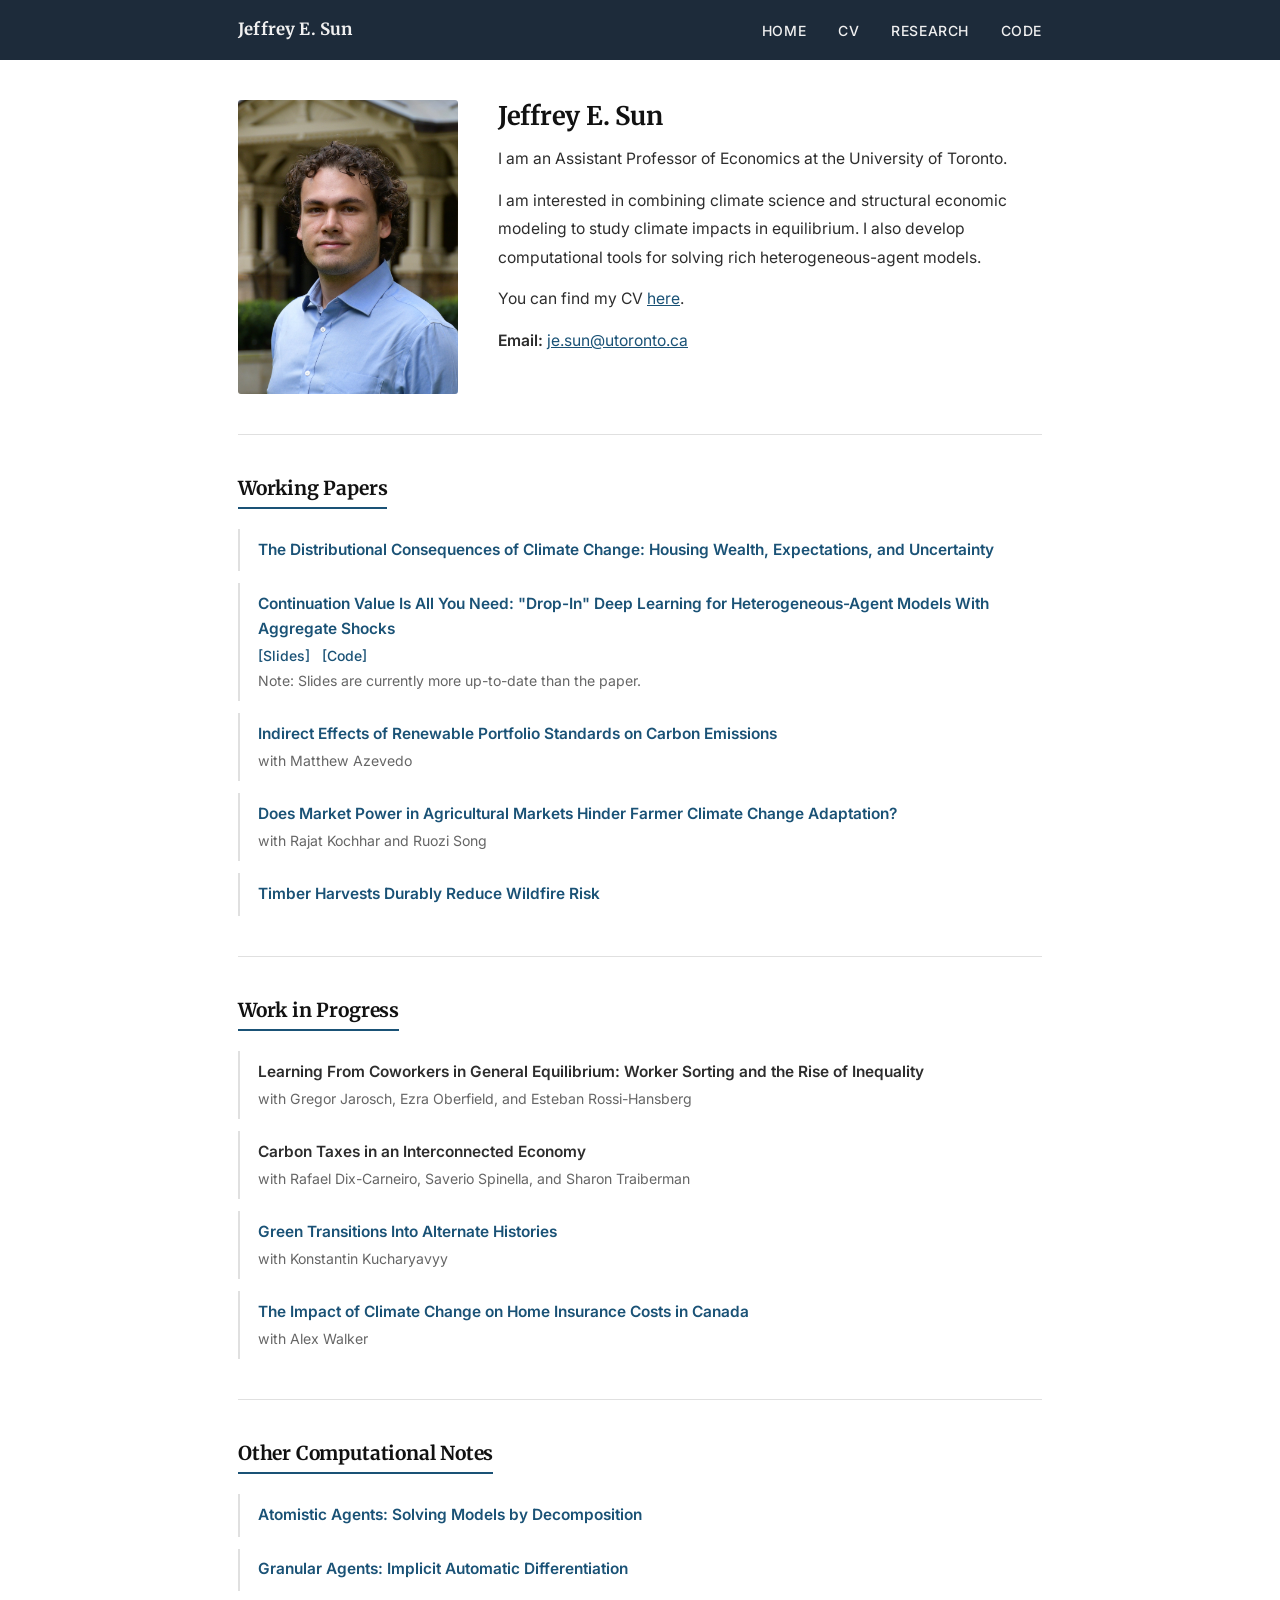
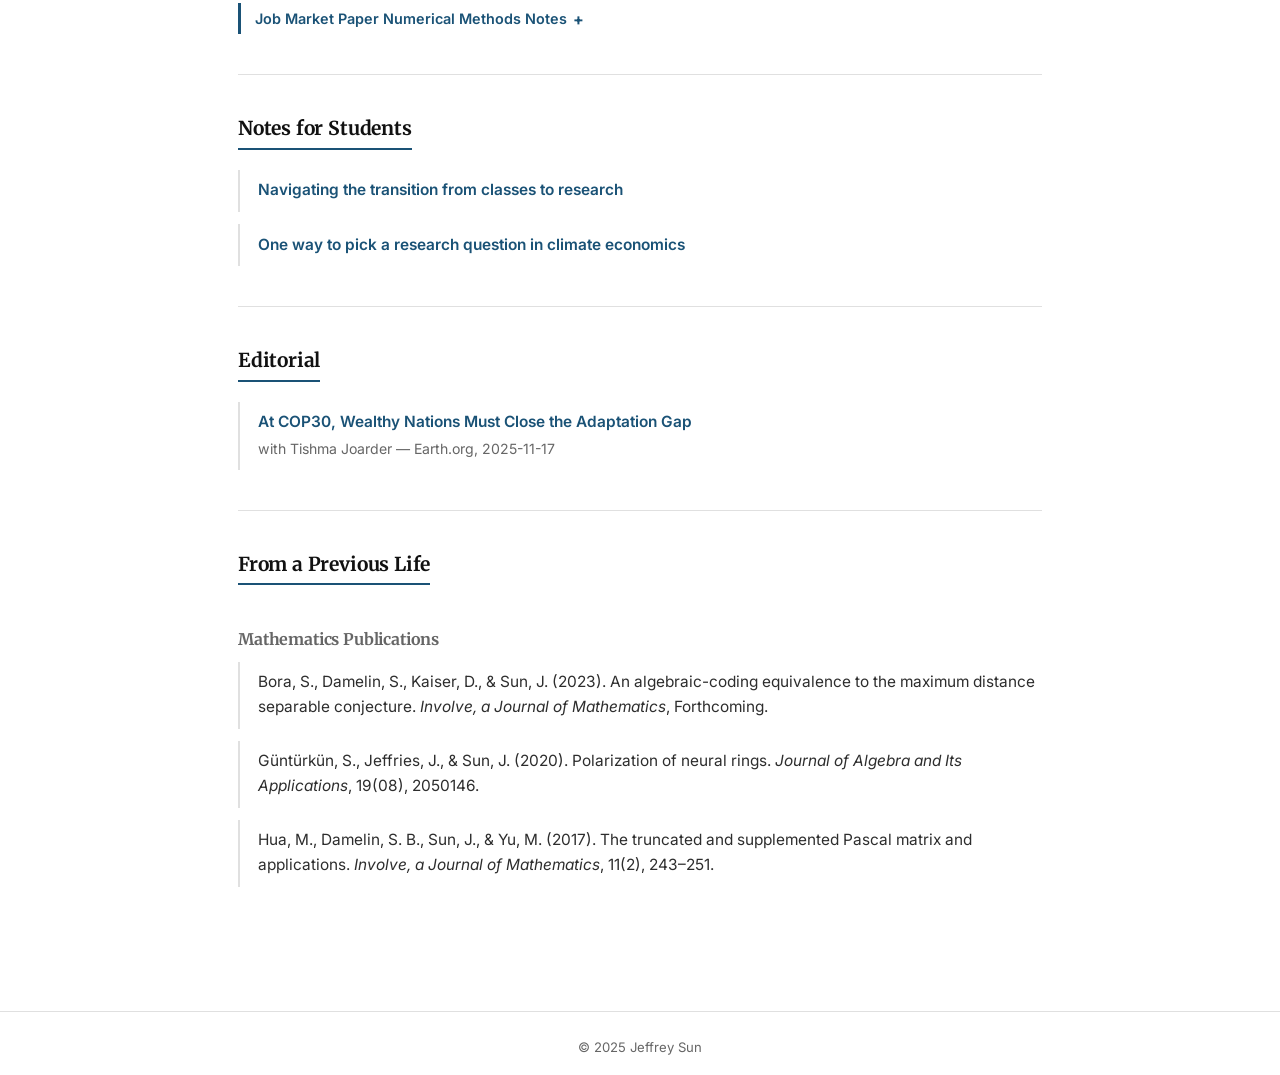
==== index.html @ dcc0edcb "add link to forest fire paper" ====
<!DOCTYPE html>
<html lang="en">
<head>
  <meta charset="utf-8">
  <meta name="viewport" content="width=device-width, initial-scale=1">
  <title>Jeffrey E. Sun</title>
  <link rel="icon" type="image/x-icon" href="./images/favicon.ico">
  <link rel="preconnect" href="https://fonts.googleapis.com">
  <link rel="preconnect" href="https://fonts.gstatic.com" crossorigin>
  <link href="https://fonts.googleapis.com/css2?family=Inter:wght@400;500;600&family=Merriweather:wght@700&display=swap" rel="stylesheet">
  <link rel="stylesheet" href="styles.css">
</head>
<body>

<header class="site-header">
  <div class="nav-inner">
    <div class="nav-brand">
      <a href="https://www.jeffreyesun.com">Jeffrey E. Sun</a>
    </div>
    <input type="checkbox" id="menu-toggle" class="menu-toggle-input">
    <nav>
      <ul class="nav-links">
        <li><a href="#home" onclick="closeMenu()">Home</a></li>
        <li><a href="https://www.jeffreyesun.com/CV.pdf" onclick="closeMenu()">CV</a></li>
        <li><a href="#research" onclick="closeMenu()">Research</a></li>
        <li><a href="https://github.com/jeffreyesun" onclick="closeMenu()">Code</a></li>
      </ul>
    </nav>
    <label for="menu-toggle" class="menu-toggle-label" aria-label="Toggle navigation">
      <span></span>
    </label>
  </div>
</header>

<main>
  <div class="container">

    <!-- About -->
    <section id="home" class="about-section">
      <img class="about-photo" src="./images/Jeffrey_Sun-6032.jpg" alt="Portrait of Jeffrey E. Sun">
      <div class="about-bio">
        <h1 class="about-name">Jeffrey E. Sun</h1>
        <div class="about-body">
          <p>I am an Assistant Professor of Economics at the University of Toronto.</p>
          <p>I am interested in combining climate science and structural economic modeling to study climate impacts in equilibrium. I also develop computational tools for solving rich heterogeneous-agent models.</p>
          <p>You can find my CV <a href="https://www.jeffreyesun.com/CV.pdf">here</a>.</p>
          <p><strong>Email:</strong> <a href="mailto:je.sun@utoronto.ca">je.sun@utoronto.ca</a></p>
        </div>
      </div>
    </section>

    <hr>
    <!-- Working Papers -->
    <section id="research">
      <h2 class="section-heading">Working Papers</h2>
      <ul class="paper-list">
        <li>
          <a href="https://www.jeffreyesun.com/jmp.pdf"><strong>The Distributional Consequences of Climate Change: Housing Wealth, Expectations, and Uncertainty</strong></a>
        </li>
        <li>
          <a href="https://www.jeffreyesun.com/CV_is_all_you_need.pdf"><strong>Continuation Value Is All You Need: "Drop-In" Deep Learning for Heterogeneous-Agent Models With Aggregate Shocks</strong></a>
          <div class="paper-links">
            <a href="https://www.jeffreyesun.com/CV_is_all_you_need_slides.pdf">[Slides]</a>
            <a href="https://github.com/jeffreyesun/CV-is-all-you-need-code">[Code]</a>
          </div>
          <div class="paper-meta">Note: Slides are currently more up-to-date than the paper.</div>
        </li>
        <li>
          <a href="https://www.jeffreyesun.com/RPS.pdf"><strong>Indirect Effects of Renewable Portfolio Standards on Carbon Emissions</strong></a>
          <div class="paper-meta">with Matthew Azevedo</div>
        </li>
        <li>
          <a href="https://static1.squarespace.com/static/6334ef03eb02b95245b3c328/t/67fe981f449738202f8f4965/1744738350049/Climate_Shock_Mitigation_and_Market_Competition.pdf"><strong>Does Market Power in Agricultural Markets Hinder Farmer Climate Change Adaptation?</strong></a>
          <div class="paper-meta">with Rajat Kochhar and Ruozi Song</div>
        </li>
	<li>
	  <a href="https://www.jeffreyesun.com/forest-fire.pdf"><strong>Timber Harvests Durably Reduce Wildfire Risk</strong></a>
	</li>
      </ul>
    </section>

    <hr>

    <!-- Work in Progress -->
    <section>
      <h2 class="section-heading">Work in Progress</h2>
      <ul class="paper-list">
        <li>
          <strong>Learning From Coworkers in General Equilibrium: Worker Sorting and the Rise of Inequality</strong>
          <div class="paper-meta">with Gregor Jarosch, Ezra Oberfield, and Esteban Rossi-Hansberg</div>
        </li>
        <li>
          <strong>Carbon Taxes in an Interconnected Economy</strong>
          <div class="paper-meta">with Rafael Dix-Carneiro, Saverio Spinella, and Sharon Traiberman</div>
        </li>
        <li>
          <a href="https://www.jeffreyesun.com/green_transitions.pdf"><strong>Green Transitions Into Alternate Histories</strong></a>
          <div class="paper-meta">with Konstantin Kucharyavyy</div>
        </li>
        <li>
          <a href="https://www.jeffreyesun.com/climate_change_home_insurance_canada.pdf"><strong>The Impact of Climate Change on Home Insurance Costs in Canada</strong></a>
          <div class="paper-meta">with Alex Walker</div>
        </li>
      </ul>
    </section>

    <hr>

    <!-- Computational Notes -->
    <section>
      <h2 class="section-heading">Other Computational Notes</h2>
      <ul class="paper-list">
        <li>
          <a href="https://www.jeffreyesun.com/solving_models_by_decomposition.pdf"><strong>Atomistic Agents: Solving Models by Decomposition</strong></a>
        </li>
        <li>
          <a href="https://www.jeffreyesun.com/auto_implicit_diff.pdf"><strong>Granular Agents: Implicit Automatic Differentiation</strong></a>
        </li>
      </ul>

      <button class="collapsible-toggle" id="jmp-toggle">Job Market Paper Numerical Methods Notes</button>
      <div class="collapsible-body" id="jmp-notes">
        <div class="collapsible-body-inner">
          <p>The primary numerical methods contribution in this paper is a new deep learning method for solving heterogeneous-agent models with aggregate uncertainty. This method uses neural networks to predict the conditional continuation values resulting from household actions, but does not use neural networks to approximate household policy functions. Details of this methodology are available in a <a href="https://www.jeffreyesun.com/CV_is_all_you_need.pdf">companion paper</a>.</p>
          <p>The key insight of the deep learning method is that, if a household knows the current utility and continuation values resulting from any action, then conventional methods can be used to solve the policy function. With one or two dimensions of heterogeneity, this is generally no problem. But because the model has so many individual states (213 million), I had to develop a few custom algorithms.</p>
          <p>These supplementary algorithms overcome some computational bottlenecks when scaling up discrete-time heterogeneous-agent models to large numbers of individual states and locations. In the hope that someone finds them useful, I've made a separate Github repository for them, in highly-optimized parallelized Julia code.</p>
          <ul>
            <li><a href="https://github.com/jeffreyesun/job-market-paper-code/blob/main/fast_algoithms.jl">All-at-once interpolating functions and distributions on endogenous gridpoints</a></li>
          </ul>
          <p>Speedup factor: log n (n = #(gridpoints), relative to individual lookups)</p>
          <p>When solving value functions using backwards induction or simulating distributions forward, if the gridpoints are defined in terms of endogenous quantities (e.g. wealth), you often have to reinterpolate the function or distribution back onto the grid. Existing interpolation libraries look up each gridpoint independently. With n gridpoints, each query is O(log n) and the whole reinterpolation is O(n log n). But if the grid is monotonic, you only need to iterate over each grid once, which you can do in O(n) time.</p>
          <p>Reinterpolating is slightly different for functions and distributions, since distribution approximations depend on the density of gridpoints.</p>
          <ul>
            <li><a href="https://github.com/jeffreyesun/job-market-paper-code/blob/main/fast_algoithms.jl">Computing choice probabilities for heterogeneous agents with a single matrix multiplication</a></li>
          </ul>
          <p>Speedup factor: up to n<sup>0.62</sup> or so, with big improvement on constant (if n = #(locations), relative to naive approach)</p>
          <p>With n locations and m possible within-location agent states, if agents receive Gumbel-distributed location preferences, then to solve for the value function and choice probabilities, you have to solve for n*n*m possible agent-choice pairs. Luckily, this can be constructed as a single matrix multiplication, which can even be done non-allocatingly if set up properly. Highly-optimized linear algebra libraries can then be used.</p>
          <ul>
            <li><a href="https://github.com/jeffreyesun/job-market-paper-code/blob/main/fast_algoithms.jl">All-at-once solving monotone decision function for heterogenous agents</a></li>
          </ul>
          <p>Speedup factor: n (n = #(gridpoints), relative to naive individual lookups. Speedup factor log n over optimized individual lookups)</p>
          <p>In many models, agents must make consumption savings decisions. Assuming a discretized wealth grid, the most flexible solution is to maximize over all possible continuation values for each agent, but this requires O(n<sup>2</sup>) total computations. If both continuation value and optimal saving are increasing in wealth, each agent needs only consider possible choices that lie between the choices of adjacent agents. By using binary search for individual lookups and a form of modified binary search to constrain the search space for individual agents, we can compute the optimal decisions of n agents who differ only by wealth using only 2n computations.</p>
        </div>
      </div>
    </section>

    <hr>

    <!-- Notes for Students -->
    <section>
      <h2 class="section-heading">Notes for Students</h2>
      <ul class="paper-list">
        <li>
          <a href="https://www.jeffreyesun.com/research_transition_advice.pdf"><strong>Navigating the transition from classes to research</strong></a>
        </li>
        <li>
          <a href="https://www.jeffreyesun.com/choosing_a_question.pdf"><strong>One way to pick a research question in climate economics</strong></a>
        </li>
      </ul>
    </section>

    <hr>

    <!-- Editorial -->
    <section>
      <h2 class="section-heading">Editorial</h2>
      <ul class="paper-list">
        <li>
          <a href="https://earth.org/at-cop30-wealthy-nations-must-close-the-adaptation-gap-my-home-of-bangladesh-depends-on-it/"><strong>At COP30, Wealthy Nations Must Close the Adaptation Gap</strong></a>
          <div class="paper-meta">with Tishma Joarder &mdash; Earth.org, 2025-11-17</div>
        </li>
      </ul>
    </section>
    <hr>

    <!-- Previous Life -->
    <section>
      <h2 class="section-heading">From a Previous Life</h2>
      <h3 class="subsection-heading">Mathematics Publications</h3>
      <ul class="paper-list">
        <li>Bora, S., Damelin, S., Kaiser, D., &amp; Sun, J. (2023). An algebraic-coding equivalence to the maximum distance separable conjecture. <em>Involve, a Journal of Mathematics</em>, Forthcoming.</li>
        <li>G&uuml;nt&uuml;rk&uuml;n, S., Jeffries, J., &amp; Sun, J. (2020). Polarization of neural rings. <em>Journal of Algebra and Its Applications</em>, 19(08), 2050146.</li>
        <li>Hua, M., Damelin, S. B., Sun, J., &amp; Yu, M. (2017). The truncated and supplemented Pascal matrix and applications. <em>Involve, a Journal of Mathematics</em>, 11(2), 243–251.</li>
      </ul>
    </section>

  </div><!-- /.container -->
</main>

<footer class="site-footer">
  <div class="container">
    <p>&copy; 2025 Jeffrey Sun</p>
  </div>
</footer>

<script>
  function closeMenu() {
    document.getElementById('menu-toggle').checked = false;
  }

  // Collapsible
  const toggle = document.getElementById('jmp-toggle');
  const body   = document.getElementById('jmp-notes');
  toggle.addEventListener('click', function () {
    this.classList.toggle('active');
    if (body.style.maxHeight) {
      body.style.maxHeight = null;
    } else {
      body.style.maxHeight = body.scrollHeight + 'px';
    }
  });
</script>

</body>
</html>
---- styles.css ----
/* ================================================================
   Jeffrey E. Sun — Academic Website
   Ground-up stylesheet
   ================================================================ */

/* ----------------------------------------------------------------
   CSS Variables
   ---------------------------------------------------------------- */
:root {
  --bg:           #ffffff;
  --text:         #2d2d2d;
  --text-muted:   #666666;
  --heading:      #111111;
  --accent:       #1a5276;
  --accent-hover: #154360;
  --nav-bg:       #1d2b3a;
  --nav-text:     #f0f0f0;
  --nav-hover:    #a8c4d8;
  --divider:      #e0e0e0;
  --nav-height:   60px;
}

/* ----------------------------------------------------------------
   Reset & Base
   ---------------------------------------------------------------- */
*, *::before, *::after {
  box-sizing: border-box;
  margin: 0;
  padding: 0;
}

html {
  font-size: 16px;
  scroll-behavior: smooth;
}

body {
  background-color: var(--bg);
  color: var(--text);
  font-family: 'Inter', -apple-system, BlinkMacSystemFont, 'Segoe UI', Roboto, Oxygen, Ubuntu, sans-serif;
  font-size: 1rem;
  font-weight: 400;
  line-height: 1.75;
  -webkit-font-smoothing: antialiased;
}

img {
  max-width: 100%;
  display: block;
}

a {
  color: var(--accent);
  text-decoration: underline;
  text-decoration-color: transparent;
  transition: color 0.15s ease, text-decoration-color 0.15s ease;
}

a:hover, a:focus {
  color: var(--accent-hover);
  text-decoration-color: var(--accent-hover);
}

b, strong {
  font-weight: 600;
}

p {
  margin-bottom: 1rem;
}

hr {
  border: none;
  border-top: 1px solid var(--divider);
  margin: 2.5rem 0;
}

ul {
  list-style: none;
  padding: 0;
  margin: 0;
}

ol {
  padding-left: 1.5rem;
  margin: 0 0 1rem;
}

ol li {
  margin-bottom: 0.25rem;
}

h1, h2, h3, h4 {
  font-family: 'Merriweather', Georgia, 'Times New Roman', serif;
  font-weight: 700;
  color: var(--heading);
  line-height: 1.3;
  letter-spacing: -0.01em;
}

/* ----------------------------------------------------------------
   Layout Container
   ---------------------------------------------------------------- */
.container {
  max-width: 860px;
  margin: 0 auto;
  padding: 0 28px;
}

/* ----------------------------------------------------------------
   Navigation
   ---------------------------------------------------------------- */
.site-header {
  position: fixed;
  top: 0;
  left: 0;
  right: 0;
  height: var(--nav-height);
  background-color: var(--nav-bg);
  z-index: 100;
  display: flex;
  align-items: center;
}

.nav-inner {
  max-width: 860px;
  margin: 0 auto;
  padding: 0 28px;
  width: 100%;
  display: flex;
  align-items: center;
  justify-content: space-between;
}

.nav-brand a {
  font-family: 'Merriweather', Georgia, serif;
  font-size: 1.05rem;
  font-weight: 700;
  color: var(--nav-text);
  text-decoration: none;
  letter-spacing: 0.01em;
}

.nav-brand a:hover {
  color: var(--nav-hover);
  text-decoration: none;
}

/* Desktop nav links */
.nav-links {
  display: flex;
  align-items: center;
  gap: 2rem;
  list-style: none;
}

.nav-links a {
  font-size: 0.875rem;
  font-weight: 500;
  letter-spacing: 0.04em;
  text-transform: uppercase;
  color: var(--nav-text);
  text-decoration: none;
  transition: color 0.15s ease;
}

.nav-links a:hover {
  color: var(--nav-hover);
  text-decoration: none;
}

/* Mobile hamburger */
.menu-toggle-input {
  display: none;
}

.menu-toggle-label {
  display: none;
  flex-direction: column;
  justify-content: center;
  gap: 5px;
  cursor: pointer;
  padding: 6px;
}

.menu-toggle-label span,
.menu-toggle-label span::before,
.menu-toggle-label span::after {
  display: block;
  width: 22px;
  height: 2px;
  background: var(--nav-text);
  position: relative;
  transition: transform 0.3s ease;
}

.menu-toggle-label span::before,
.menu-toggle-label span::after {
  content: '';
  position: absolute;
}

.menu-toggle-label span::before { top: -7px; }
.menu-toggle-label span::after  { top:  7px; }

/* Mobile nav panel */
@media (max-width: 640px) {
  .menu-toggle-label {
    display: flex;
  }

  .nav-links {
    display: none;
    position: absolute;
    top: var(--nav-height);
    left: 0;
    right: 0;
    background-color: var(--nav-bg);
    flex-direction: column;
    align-items: flex-start;
    gap: 0;
    padding: 0.5rem 0 1rem;
    border-top: 1px solid rgba(255,255,255,0.1);
  }

  .nav-links li {
    width: 100%;
  }

  .nav-links a {
    display: block;
    padding: 0.75rem 28px;
    font-size: 0.9rem;
  }

  .menu-toggle-input:checked ~ nav .nav-links {
    display: flex;
  }
}

/* ----------------------------------------------------------------
   Main Content
   ---------------------------------------------------------------- */
main {
  padding-top: calc(var(--nav-height) + 2.5rem);
  padding-bottom: 4rem;
}

/* ----------------------------------------------------------------
   Hero / About Section
   ---------------------------------------------------------------- */
.about-section {
  display: grid;
  grid-template-columns: 220px 1fr;
  gap: 2.5rem;
  align-items: start;
  margin-bottom: 2.5rem;
}

.about-photo {
  width: 100%;
  border-radius: 3px;
}

.about-name {
  font-size: 1.6rem;
  margin-bottom: 0.75rem;
  margin-top: 0;
}

.about-body {
  font-size: 0.98rem;
  color: var(--text);
  line-height: 1.8;
}

.about-body p {
  margin-bottom: 0.85rem;
}

.about-body a {
  text-decoration-color: var(--accent);
}

@media (max-width: 640px) {
  .about-section {
    grid-template-columns: 1fr;
  }

  .about-photo {
    width: 160px;
    margin: 0 auto 1rem;
  }
}

/* ----------------------------------------------------------------
   Section Headings
   ---------------------------------------------------------------- */
.section-heading {
  font-family: 'Merriweather', Georgia, serif;
  font-size: 1.2rem;
  font-weight: 700;
  color: var(--heading);
  margin-top: 0;
  margin-bottom: 1.25rem;
  padding-bottom: 0.4rem;
  border-bottom: 2px solid var(--accent);
  display: inline-block;
}

.subsection-heading {
  font-family: 'Merriweather', Georgia, serif;
  font-size: 1rem;
  font-weight: 700;
  color: var(--text-muted);
  margin-top: 1.5rem;
  margin-bottom: 0.75rem;
}

/* ----------------------------------------------------------------
   Paper / Item Lists
   ---------------------------------------------------------------- */
.paper-list {
  list-style: none;
  padding: 0;
  margin: 0 0 0.5rem;
}

.paper-list li {
  padding: 0.55rem 0 0.55rem 1.1rem;
  border-left: 2px solid var(--divider);
  margin-bottom: 0.75rem;
  font-size: 0.965rem;
  line-height: 1.6;
  color: var(--text);
}

.paper-list li a {
  text-decoration-color: transparent;
}

.paper-list li a:hover {
  text-decoration-color: var(--accent-hover);
}

.paper-meta {
  font-size: 0.88rem;
  color: var(--text-muted);
  margin-top: 0.2rem;
}

.paper-links {
  font-size: 0.875rem;
  margin-top: 0.2rem;
}

.paper-links a {
  margin-right: 0.5rem;
  color: var(--accent);
  font-weight: 500;
}

/* ----------------------------------------------------------------
   Collapsible
   ---------------------------------------------------------------- */
.collapsible-toggle {
  display: inline-flex;
  align-items: center;
  gap: 0.4rem;
  background: none;
  border: none;
  border-left: 3px solid var(--accent);
  padding: 0.45rem 0.85rem;
  color: var(--accent);
  font-family: inherit;
  font-size: 0.9rem;
  font-weight: 600;
  cursor: pointer;
  margin-bottom: 0;
  transition: color 0.15s ease;
}

.collapsible-toggle:hover {
  color: var(--accent-hover);
}

.collapsible-toggle::after {
  content: '+';
  font-size: 1rem;
  font-weight: 700;
  line-height: 1;
}

.collapsible-toggle.active::after {
  content: '−';
}

.collapsible-body {
  max-height: 0;
  overflow: hidden;
  transition: max-height 0.25s ease-out;
  background: #f4f7fa;
  border-left: 3px solid var(--accent);
}

.collapsible-body-inner {
  padding: 1.25rem 1.5rem;
  font-size: 0.92rem;
  line-height: 1.75;
}

.collapsible-body-inner p {
  margin-bottom: 0.85rem;
}

.collapsible-body-inner ul {
  list-style: disc;
  padding-left: 1.5rem;
  margin-bottom: 0.85rem;
}

.collapsible-body-inner ul li {
  margin-bottom: 0.3rem;
}

/* ----------------------------------------------------------------
   Footer
   ---------------------------------------------------------------- */
.site-footer {
  border-top: 1px solid var(--divider);
  margin-top: 3rem;
  padding-top: 1.5rem;
  text-align: center;
  font-size: 0.82rem;
  color: var(--text-muted);
}
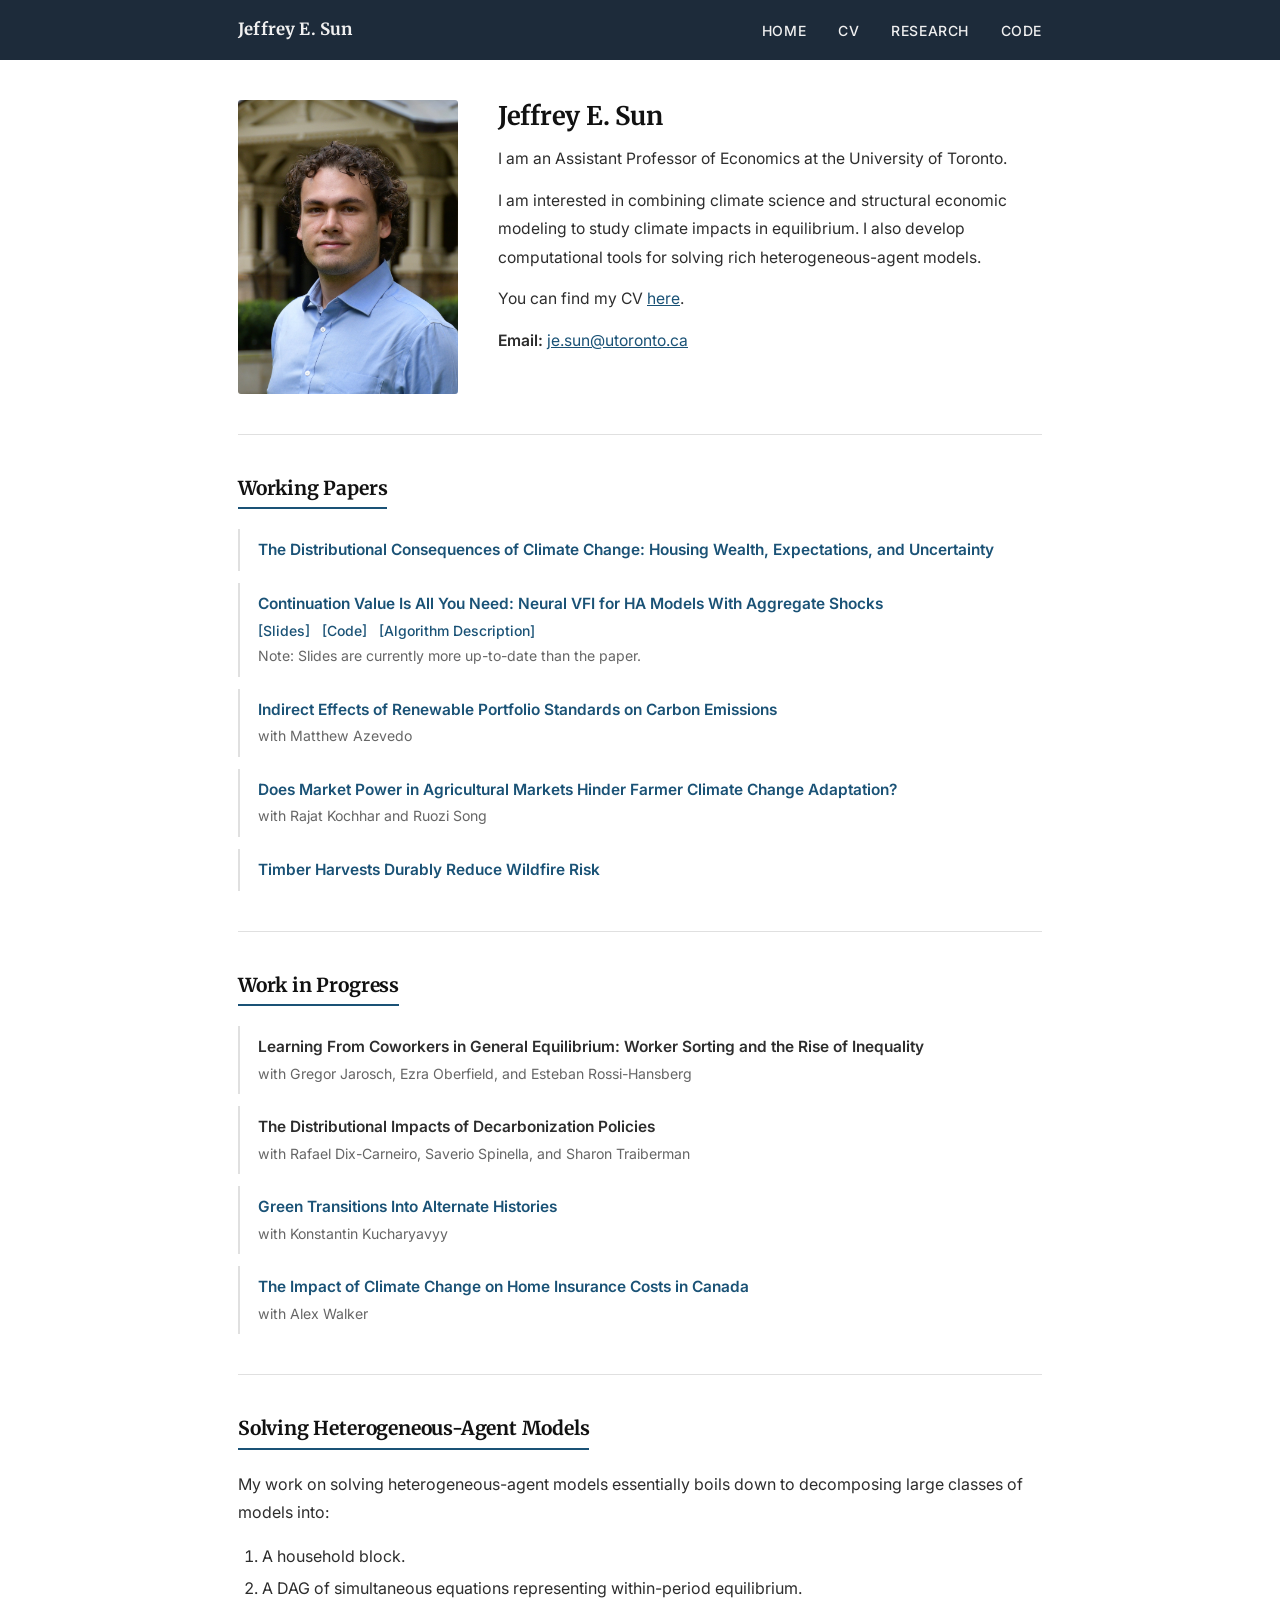
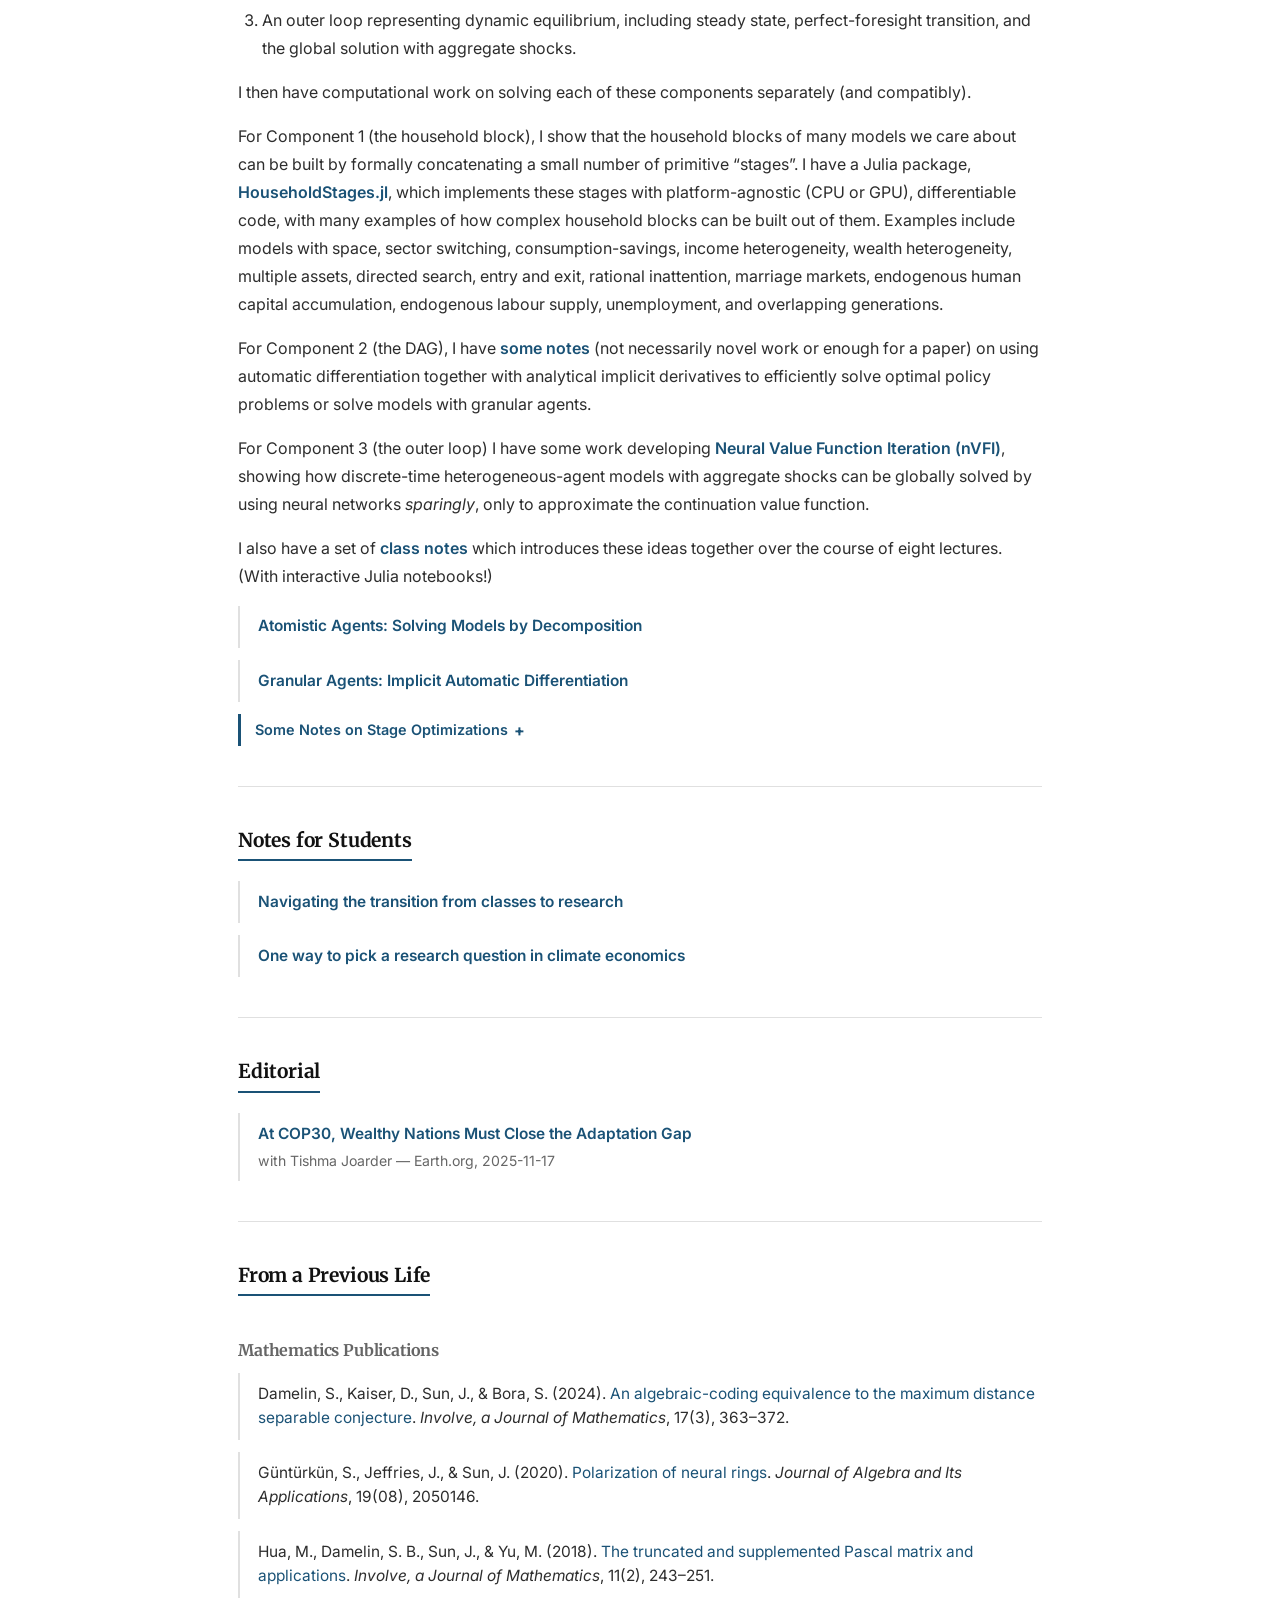
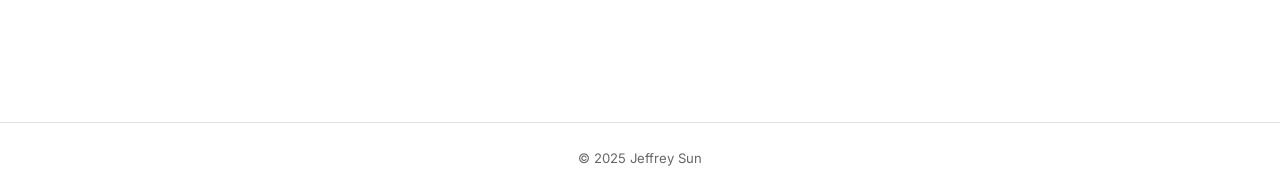
==== commit 36e4b4fa: "Merge branch 'main' of github.com:jeffreyesun/jeffreyesun.github.io" ====
--- a/index.html
+++ b/index.html
@@ -58,10 +58,11 @@
           <a href="https://www.jeffreyesun.com/jmp.pdf"><strong>The Distributional Consequences of Climate Change: Housing Wealth, Expectations, and Uncertainty</strong></a>
         </li>
         <li>
-          <a href="https://www.jeffreyesun.com/CV_is_all_you_need.pdf"><strong>Continuation Value Is All You Need: "Drop-In" Deep Learning for Heterogeneous-Agent Models With Aggregate Shocks</strong></a>
+          <a href="https://www.jeffreyesun.com/CV_is_all_you_need.pdf"><strong>Continuation Value Is All You Need: Neural VFI for HA Models With Aggregate Shocks</strong></a>
           <div class="paper-links">
             <a href="https://www.jeffreyesun.com/CV_is_all_you_need_slides.pdf">[Slides]</a>
             <a href="https://github.com/jeffreyesun/CV-is-all-you-need-code">[Code]</a>
+            <a href="https://www.jeffreyesun.com/Neural_VFI_reference_description.pdf">[Algorithm Description]</a>
           </div>
           <div class="paper-meta">Note: Slides are currently more up-to-date than the paper.</div>
         </li>
@@ -90,7 +91,7 @@
           <div class="paper-meta">with Gregor Jarosch, Ezra Oberfield, and Esteban Rossi-Hansberg</div>
         </li>
         <li>
-          <strong>Carbon Taxes in an Interconnected Economy</strong>
+          <strong>The Distributional Impacts of Decarbonization Policies</strong>
           <div class="paper-meta">with Rafael Dix-Carneiro, Saverio Spinella, and Sharon Traiberman</div>
         </li>
         <li>
@@ -108,7 +109,19 @@
 
     <!-- Computational Notes -->
     <section>
-      <h2 class="section-heading">Other Computational Notes</h2>
+      <h2 class="section-heading">Solving Heterogeneous-Agent Models</h2>
+      <p>My work on solving heterogeneous-agent models essentially boils down to decomposing large classes of models into:</p>
+      <ol>
+        <li>A household block.</li>
+        <li>A DAG of simultaneous equations representing within-period equilibrium.</li>
+        <li>An outer loop representing dynamic equilibrium, including steady state, perfect-foresight transition, and the global solution with aggregate shocks.</li>
+      </ol>
+      <p>I then have computational work on solving each of these components separately (and compatibly).</p>
+      <p>For Component 1 (the household block), I show that the household blocks of many models we care about can be built by formally concatenating a small number of primitive &ldquo;stages&rdquo;. I have a Julia package, <a href="https://github.com/jeffreyesun/HouseholdStages.jl"><strong>HouseholdStages.jl</strong></a>, which implements these stages with platform-agnostic (CPU or GPU), differentiable code, with many examples of how complex household blocks can be built out of them. Examples include models with space, sector switching, consumption-savings, income heterogeneity, wealth heterogeneity, multiple assets, directed search, entry and exit, rational inattention, marriage markets, endogenous human capital accumulation, endogenous labour supply, unemployment, and overlapping generations.</p>
+      <p>For Component 2 (the DAG), I have <a href="https://www.jeffreyesun.com/auto_implicit_diff.pdf"><strong>some notes</strong></a> (not necessarily novel work or enough for a paper) on using automatic differentiation together with analytical implicit derivatives to efficiently solve optimal policy problems or solve models with granular agents.</p>
+      <p>For Component 3 (the outer loop) I have some work developing <a href="https://www.jeffreyesun.com/Neural_VFI_reference_description.pdf"><strong>Neural Value Function Iteration (nVFI)</strong></a>, showing how discrete-time heterogeneous-agent models with aggregate shocks can be globally solved by using neural networks <i>sparingly</i>, only to approximate the continuation value function.</p>
+      <p>I also have a set of <a href="https://github.com/jeffreyesun/ZJU-Computational-Macro-2026"><strong>class notes</strong></a> which introduces these ideas together over the course of eight lectures. (With interactive Julia notebooks!)</p>
+
       <ul class="paper-list">
         <li>
           <a href="https://www.jeffreyesun.com/solving_models_by_decomposition.pdf"><strong>Atomistic Agents: Solving Models by Decomposition</strong></a>
@@ -118,25 +131,23 @@
         </li>
       </ul>
 
-      <button class="collapsible-toggle" id="jmp-toggle">Job Market Paper Numerical Methods Notes</button>
+      <button class="collapsible-toggle" id="jmp-toggle">Some Notes on Stage Optimizations</button>
       <div class="collapsible-body" id="jmp-notes">
         <div class="collapsible-body-inner">
-          <p>The primary numerical methods contribution in this paper is a new deep learning method for solving heterogeneous-agent models with aggregate uncertainty. This method uses neural networks to predict the conditional continuation values resulting from household actions, but does not use neural networks to approximate household policy functions. Details of this methodology are available in a <a href="https://www.jeffreyesun.com/CV_is_all_you_need.pdf">companion paper</a>.</p>
-          <p>The key insight of the deep learning method is that, if a household knows the current utility and continuation values resulting from any action, then conventional methods can be used to solve the policy function. With one or two dimensions of heterogeneity, this is generally no problem. But because the model has so many individual states (213 million), I had to develop a few custom algorithms.</p>
-          <p>These supplementary algorithms overcome some computational bottlenecks when scaling up discrete-time heterogeneous-agent models to large numbers of individual states and locations. In the hope that someone finds them useful, I've made a separate Github repository for them, in highly-optimized parallelized Julia code.</p>
+          <p>One of the reasons it can be useful to aggressively decompose household blocks into stages, as I advocate, is that individual stages can be optimized by computational researchers, then used off the shelf by practitioners. This dropdown contains some examples of such optimizations, which are part of what makes <a href="https://github.com/jeffreyesun/HouseholdStages.jl"><strong>HouseholdStages.jl</strong></a> so fast.</p>
           <ul>
-            <li><a href="https://github.com/jeffreyesun/job-market-paper-code/blob/main/fast_algoithms.jl">All-at-once interpolating functions and distributions on endogenous gridpoints</a></li>
+            <li><a href="https://github.com/jeffreyesun/HouseholdStages.jl/blob/main/src/helper/interpolations.jl">All-at-once interpolating functions and distributions on endogenous gridpoints</a></li>
           </ul>
           <p>Speedup factor: log n (n = #(gridpoints), relative to individual lookups)</p>
           <p>When solving value functions using backwards induction or simulating distributions forward, if the gridpoints are defined in terms of endogenous quantities (e.g. wealth), you often have to reinterpolate the function or distribution back onto the grid. Existing interpolation libraries look up each gridpoint independently. With n gridpoints, each query is O(log n) and the whole reinterpolation is O(n log n). But if the grid is monotonic, you only need to iterate over each grid once, which you can do in O(n) time.</p>
           <p>Reinterpolating is slightly different for functions and distributions, since distribution approximations depend on the density of gridpoints.</p>
           <ul>
-            <li><a href="https://github.com/jeffreyesun/job-market-paper-code/blob/main/fast_algoithms.jl">Computing choice probabilities for heterogeneous agents with a single matrix multiplication</a></li>
+            <li><a href="https://github.com/jeffreyesun/HouseholdStages.jl/blob/main/src/stages/primitive/logit_choice.jl">Computing choice probabilities for heterogeneous agents with a single matrix multiplication</a></li>
           </ul>
           <p>Speedup factor: up to n<sup>0.62</sup> or so, with big improvement on constant (if n = #(locations), relative to naive approach)</p>
           <p>With n locations and m possible within-location agent states, if agents receive Gumbel-distributed location preferences, then to solve for the value function and choice probabilities, you have to solve for n*n*m possible agent-choice pairs. Luckily, this can be constructed as a single matrix multiplication, which can even be done non-allocatingly if set up properly. Highly-optimized linear algebra libraries can then be used.</p>
           <ul>
-            <li><a href="https://github.com/jeffreyesun/job-market-paper-code/blob/main/fast_algoithms.jl">All-at-once solving monotone decision function for heterogenous agents</a></li>
+            <li><a href="https://github.com/jeffreyesun/HouseholdStages.jl/blob/main/src/stages/primitive/continuous_argmax.jl">All-at-once solving monotone decision function for heterogenous agents</a></li>
           </ul>
           <p>Speedup factor: n (n = #(gridpoints), relative to naive individual lookups. Speedup factor log n over optimized individual lookups)</p>
           <p>In many models, agents must make consumption savings decisions. Assuming a discretized wealth grid, the most flexible solution is to maximize over all possible continuation values for each agent, but this requires O(n<sup>2</sup>) total computations. If both continuation value and optimal saving are increasing in wealth, each agent needs only consider possible choices that lie between the choices of adjacent agents. By using binary search for individual lookups and a form of modified binary search to constrain the search space for individual agents, we can compute the optimal decisions of n agents who differ only by wealth using only 2n computations.</p>
@@ -178,9 +189,9 @@
       <h2 class="section-heading">From a Previous Life</h2>
       <h3 class="subsection-heading">Mathematics Publications</h3>
       <ul class="paper-list">
-        <li>Bora, S., Damelin, S., Kaiser, D., &amp; Sun, J. (2023). An algebraic-coding equivalence to the maximum distance separable conjecture. <em>Involve, a Journal of Mathematics</em>, Forthcoming.</li>
-        <li>G&uuml;nt&uuml;rk&uuml;n, S., Jeffries, J., &amp; Sun, J. (2020). Polarization of neural rings. <em>Journal of Algebra and Its Applications</em>, 19(08), 2050146.</li>
-        <li>Hua, M., Damelin, S. B., Sun, J., &amp; Yu, M. (2017). The truncated and supplemented Pascal matrix and applications. <em>Involve, a Journal of Mathematics</em>, 11(2), 243–251.</li>
+        <li>Damelin, S., Kaiser, D., Sun, J., &amp; Bora, S. (2024). <a href="https://doi.org/10.2140/involve.2024.17.363">An algebraic-coding equivalence to the maximum distance separable conjecture</a>. <em>Involve, a Journal of Mathematics</em>, 17(3), 363–372.</li>
+        <li>G&uuml;nt&uuml;rk&uuml;n, S., Jeffries, J., &amp; Sun, J. (2020). <a href="https://doi.org/10.1142/S0219498820501467">Polarization of neural rings</a>. <em>Journal of Algebra and Its Applications</em>, 19(08), 2050146.</li>
+        <li>Hua, M., Damelin, S. B., Sun, J., &amp; Yu, M. (2018). <a href="https://doi.org/10.2140/involve.2018.11.243">The truncated and supplemented Pascal matrix and applications</a>. <em>Involve, a Journal of Mathematics</em>, 11(2), 243–251.</li>
       </ul>
     </section>
 
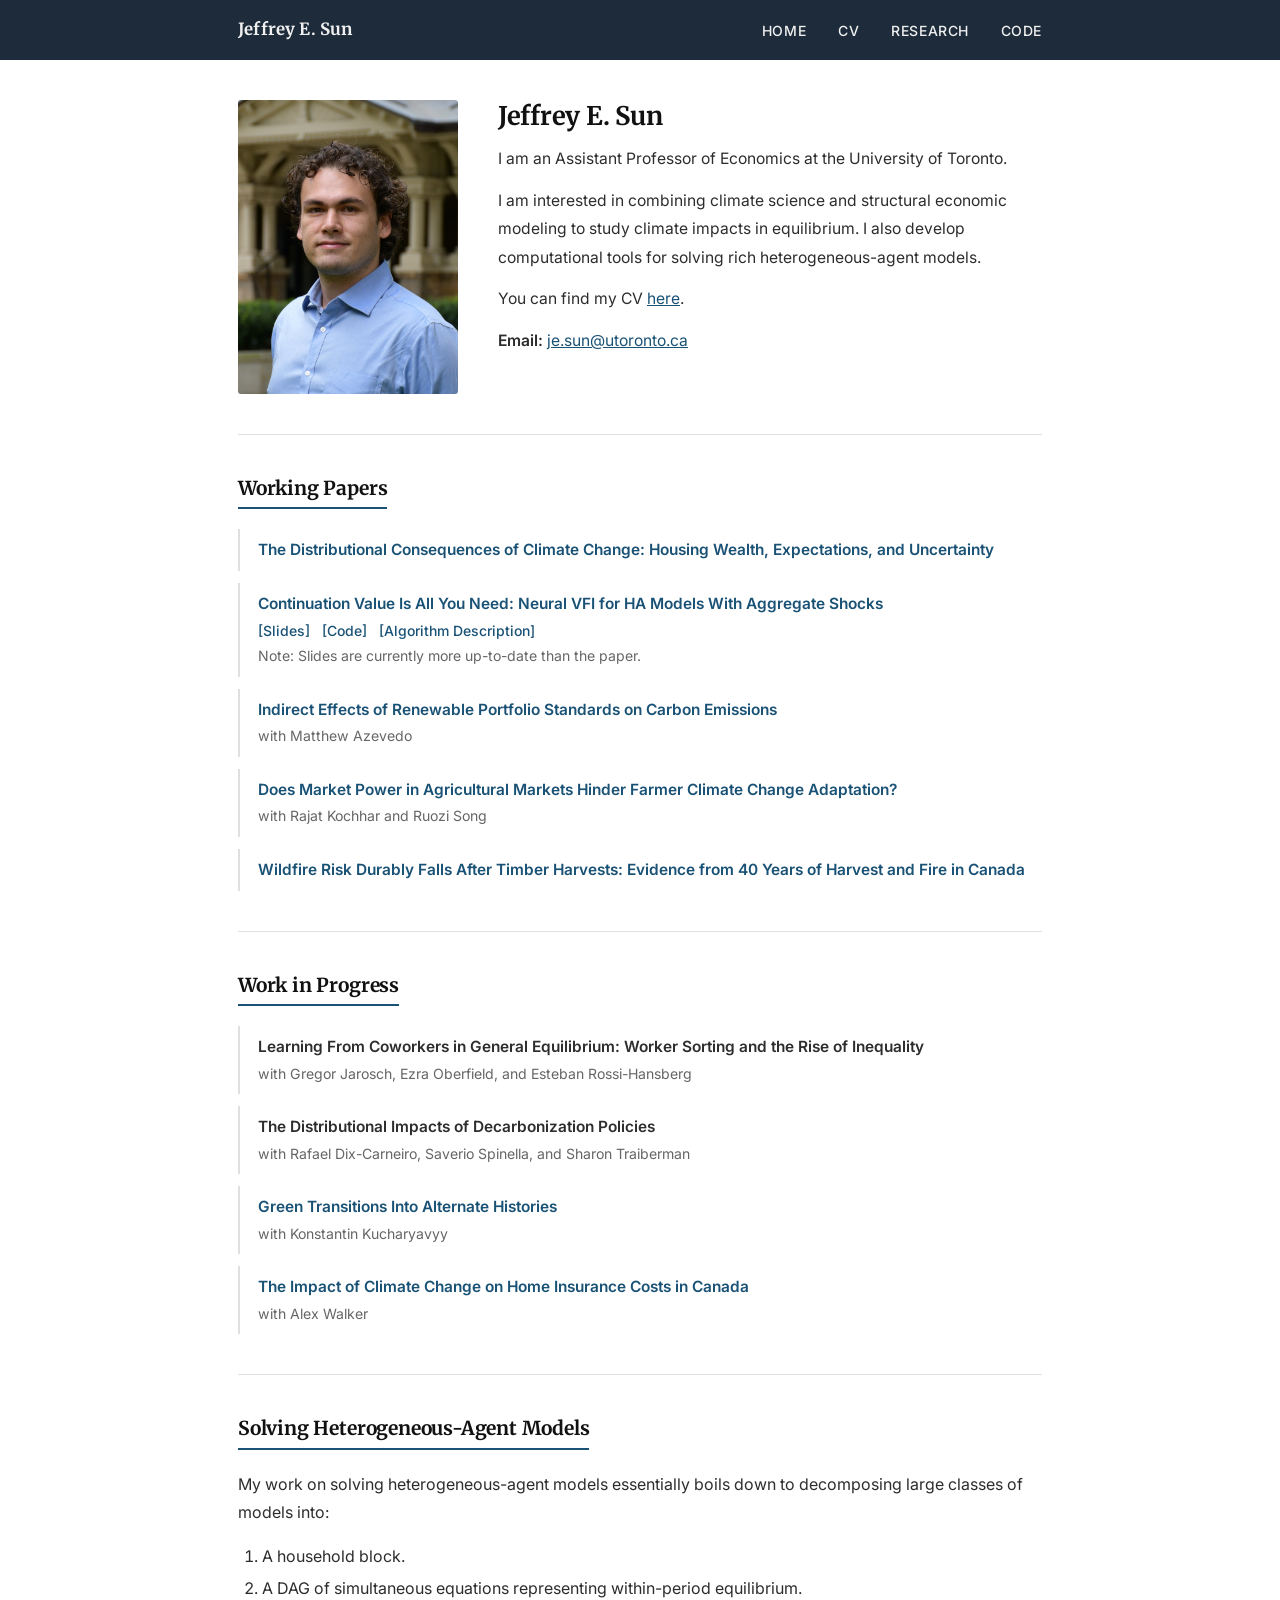
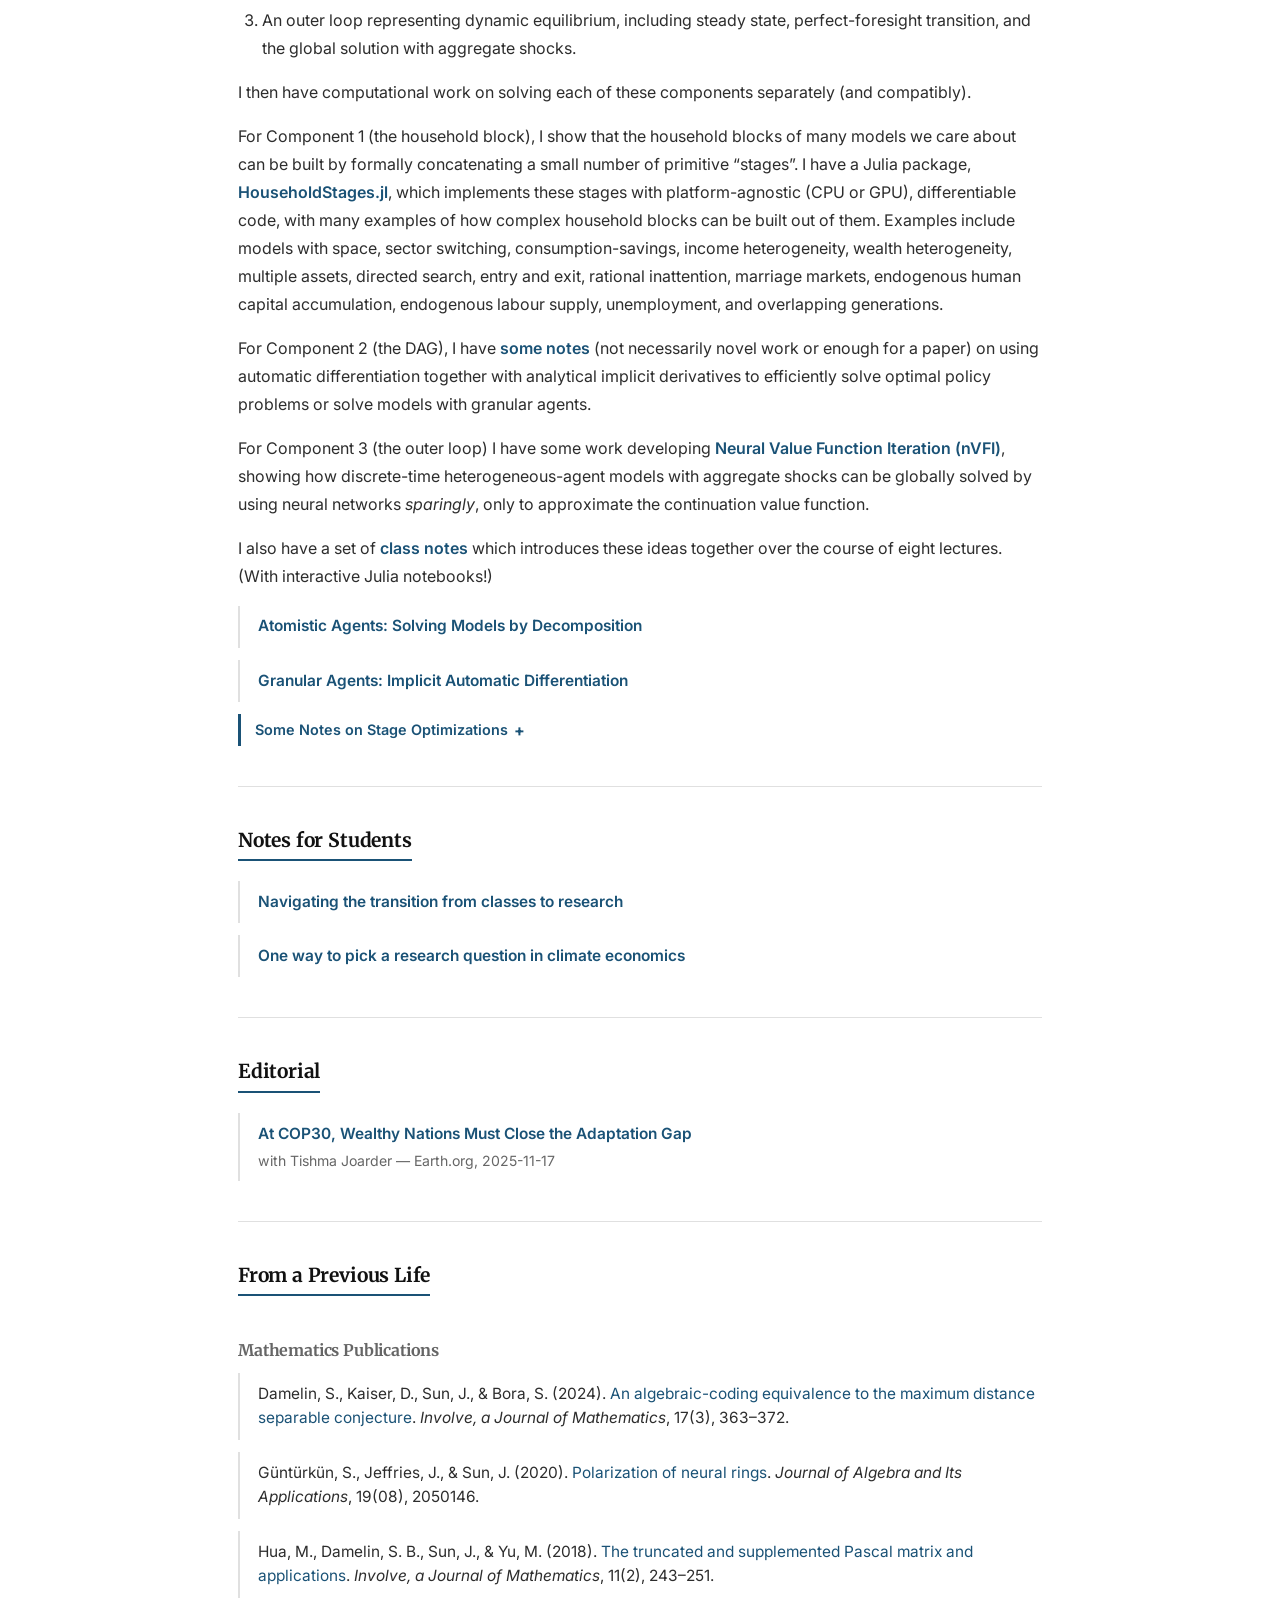
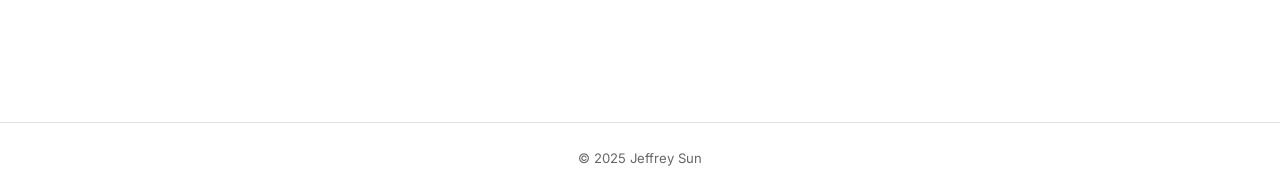
==== commit 4a08d5cf: "add forest fire paper first draft itself" ====
--- a/index.html
+++ b/index.html
@@ -75,7 +75,7 @@
           <div class="paper-meta">with Rajat Kochhar and Ruozi Song</div>
         </li>
 	<li>
-	  <a href="https://www.jeffreyesun.com/forest-fire.pdf"><strong>Timber Harvests Durably Reduce Wildfire Risk</strong></a>
+	  <a href="https://www.jeffreyesun.com/forest-fire.pdf"><strong>Wildfire Risk Durably Falls After Timber Harvests: Evidence from 40 Years of Harvest and Fire in Canada</strong></a>
 	</li>
       </ul>
     </section>
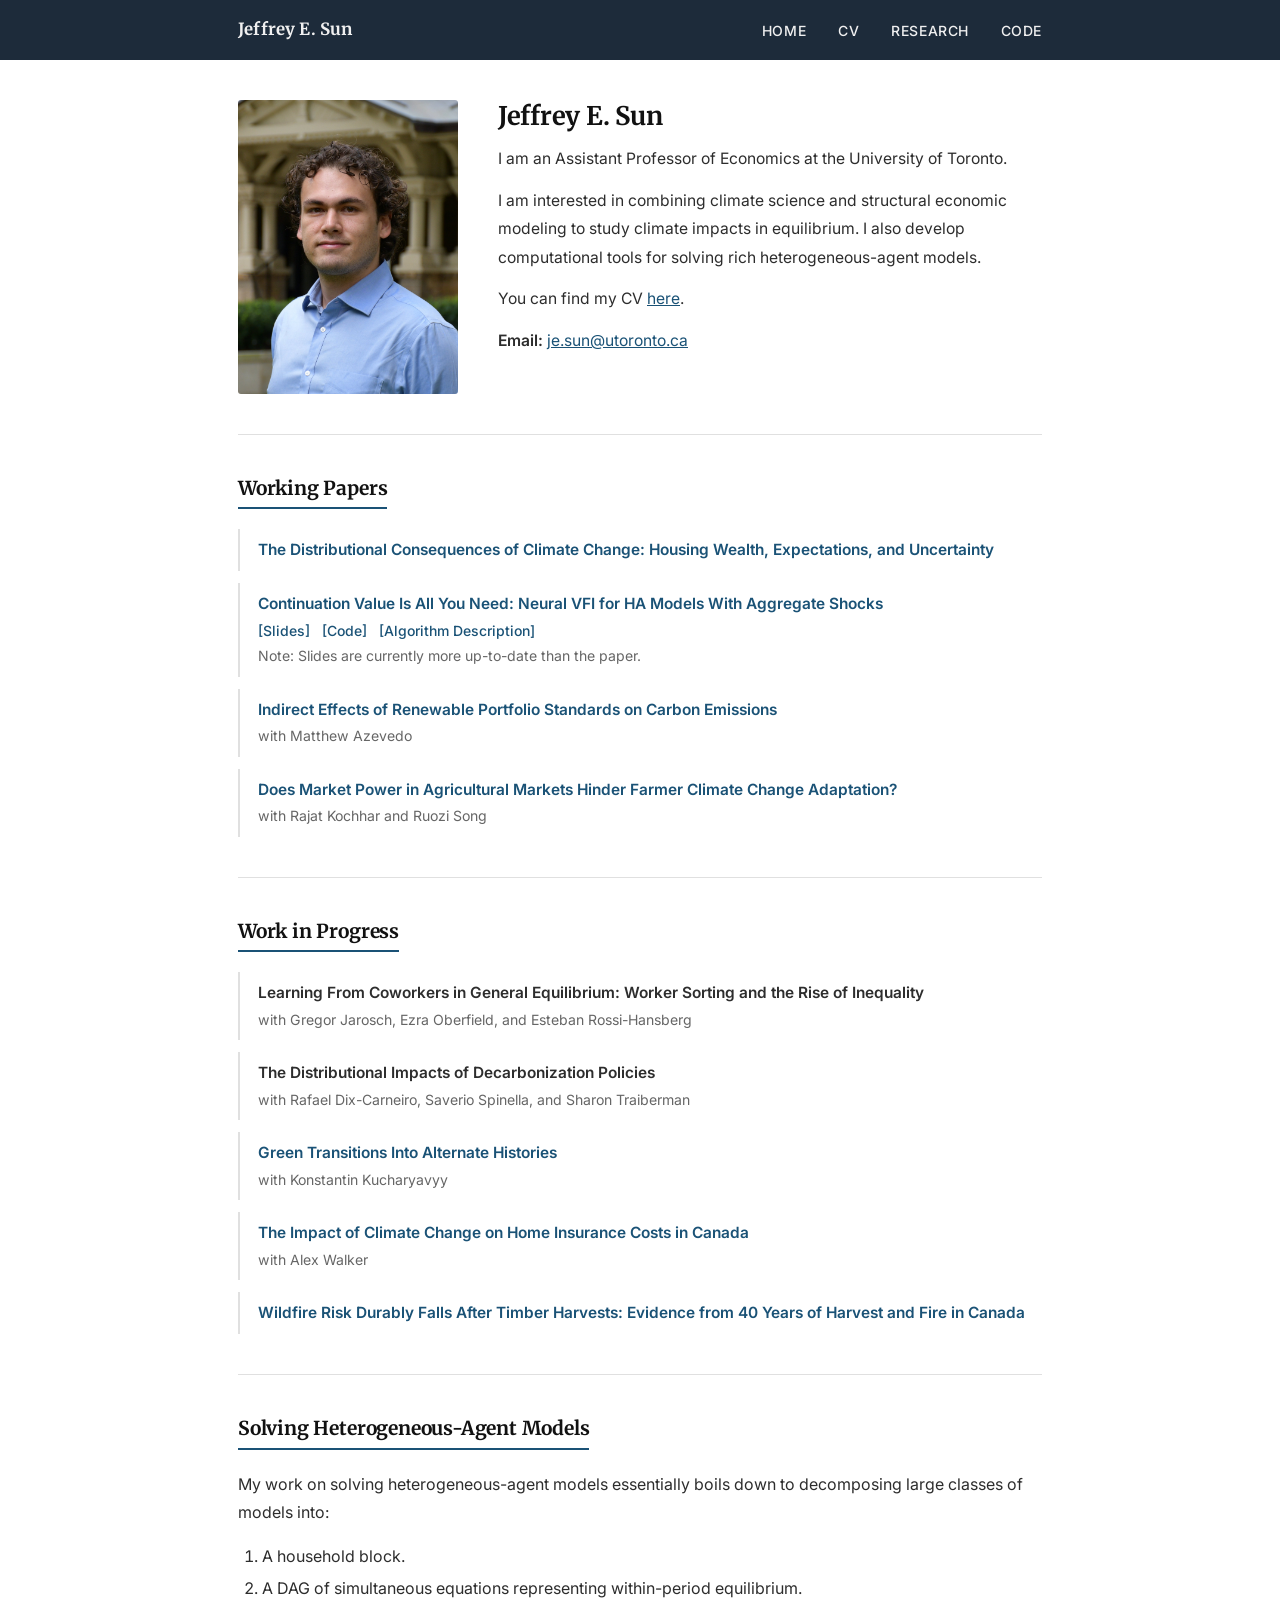
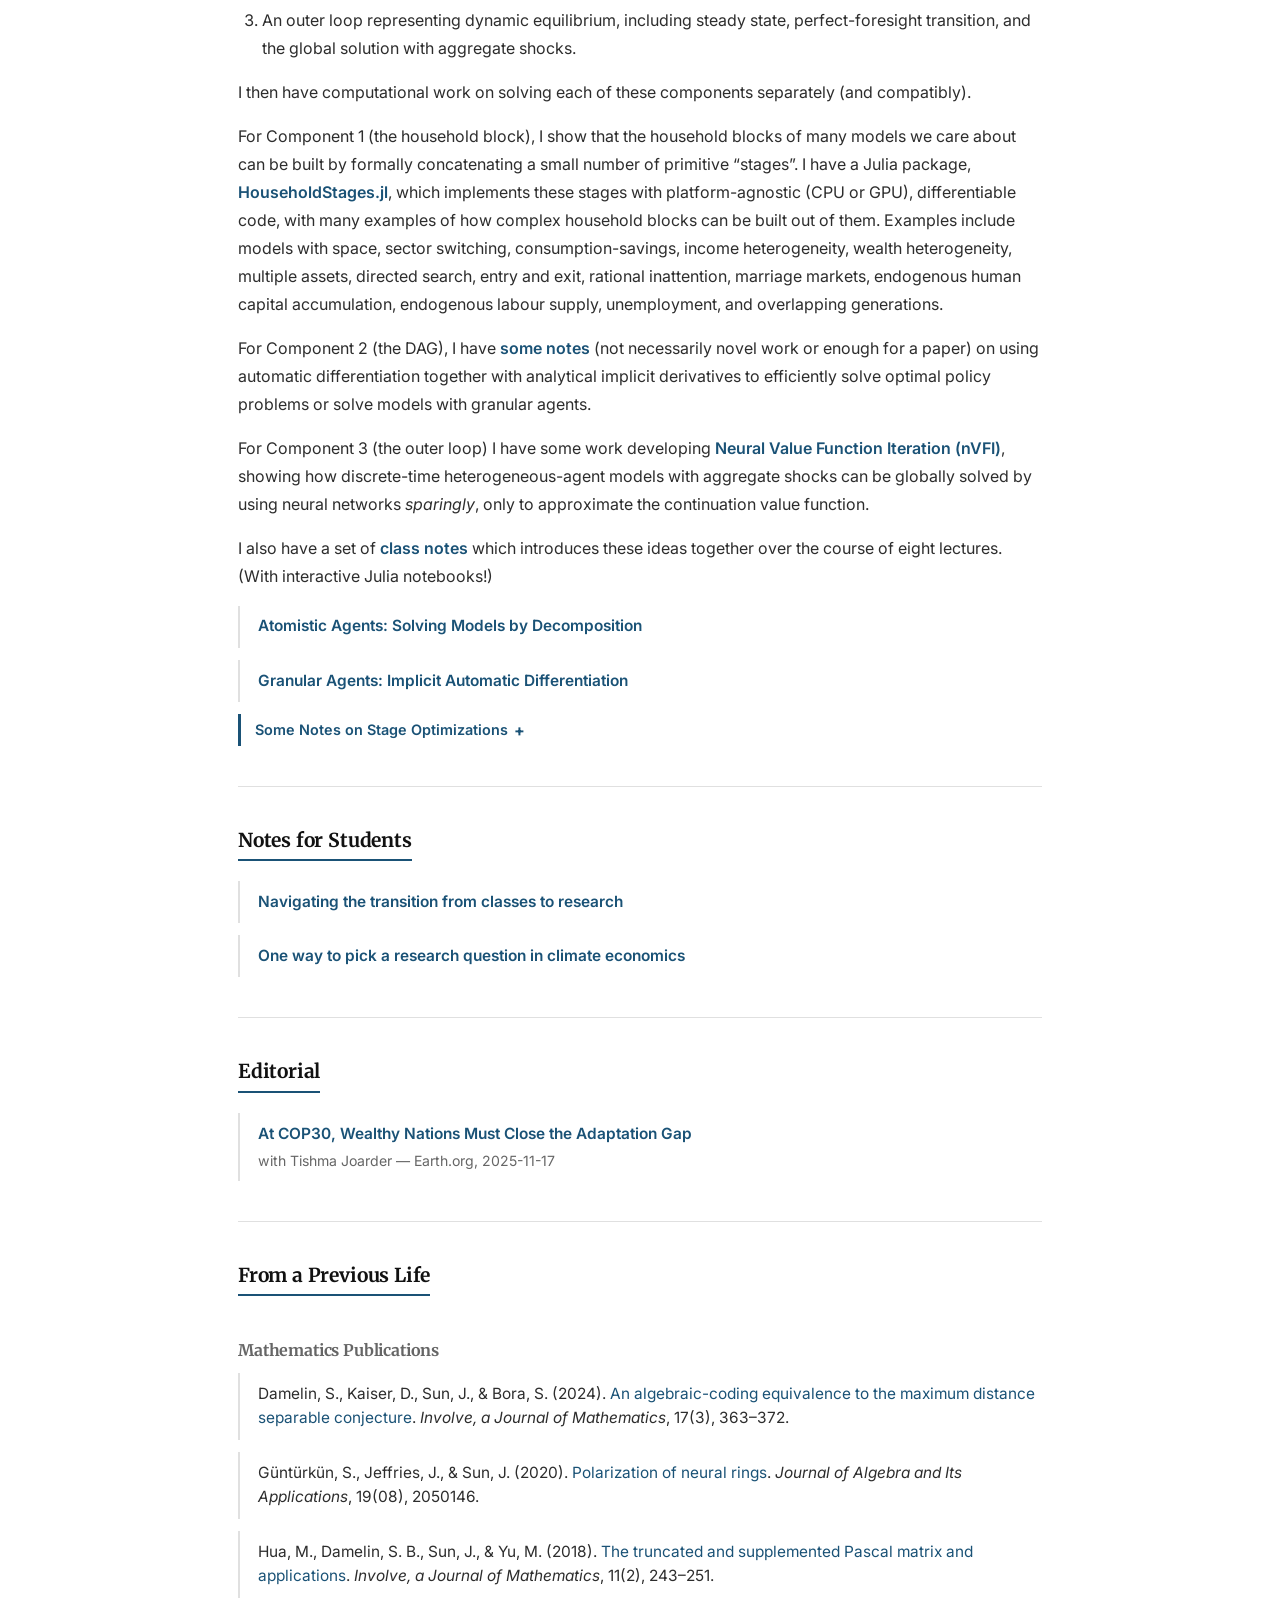
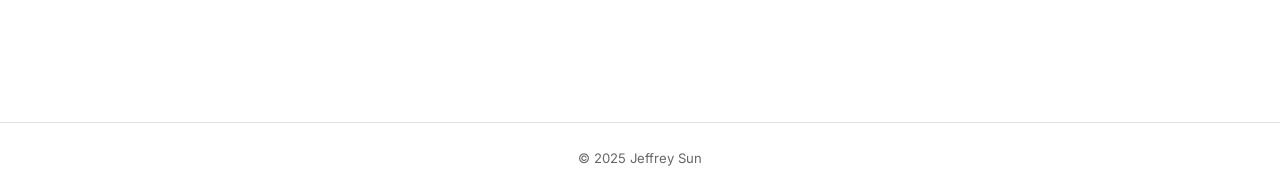
==== commit a8361487: "demote wildfire risk paper to WiP" ====
--- a/index.html
+++ b/index.html
@@ -74,34 +74,34 @@
           <a href="https://static1.squarespace.com/static/6334ef03eb02b95245b3c328/t/67fe981f449738202f8f4965/1744738350049/Climate_Shock_Mitigation_and_Market_Competition.pdf"><strong>Does Market Power in Agricultural Markets Hinder Farmer Climate Change Adaptation?</strong></a>
           <div class="paper-meta">with Rajat Kochhar and Ruozi Song</div>
         </li>
+      </ul>
+    </section>
+
+    <hr>
+
+    <!-- Work in Progress -->
+    <section>
+      <h2 class="section-heading">Work in Progress</h2>
+      <ul class="paper-list">
+        <li>
+          <strong>Learning From Coworkers in General Equilibrium: Worker Sorting and the Rise of Inequality</strong>
+          <div class="paper-meta">with Gregor Jarosch, Ezra Oberfield, and Esteban Rossi-Hansberg</div>
+        </li>
+        <li>
+          <strong>The Distributional Impacts of Decarbonization Policies</strong>
+          <div class="paper-meta">with Rafael Dix-Carneiro, Saverio Spinella, and Sharon Traiberman</div>
+        </li>
+        <li>
+          <a href="https://www.jeffreyesun.com/green_transitions.pdf"><strong>Green Transitions Into Alternate Histories</strong></a>
+          <div class="paper-meta">with Konstantin Kucharyavyy</div>
+        </li>
+        <li>
+          <a href="https://www.jeffreyesun.com/climate_change_home_insurance_canada.pdf"><strong>The Impact of Climate Change on Home Insurance Costs in Canada</strong></a>
+          <div class="paper-meta">with Alex Walker</div>
+        </li>
 	<li>
 	  <a href="https://www.jeffreyesun.com/forest-fire.pdf"><strong>Wildfire Risk Durably Falls After Timber Harvests: Evidence from 40 Years of Harvest and Fire in Canada</strong></a>
 	</li>
-      </ul>
-    </section>
-
-    <hr>
-
-    <!-- Work in Progress -->
-    <section>
-      <h2 class="section-heading">Work in Progress</h2>
-      <ul class="paper-list">
-        <li>
-          <strong>Learning From Coworkers in General Equilibrium: Worker Sorting and the Rise of Inequality</strong>
-          <div class="paper-meta">with Gregor Jarosch, Ezra Oberfield, and Esteban Rossi-Hansberg</div>
-        </li>
-        <li>
-          <strong>The Distributional Impacts of Decarbonization Policies</strong>
-          <div class="paper-meta">with Rafael Dix-Carneiro, Saverio Spinella, and Sharon Traiberman</div>
-        </li>
-        <li>
-          <a href="https://www.jeffreyesun.com/green_transitions.pdf"><strong>Green Transitions Into Alternate Histories</strong></a>
-          <div class="paper-meta">with Konstantin Kucharyavyy</div>
-        </li>
-        <li>
-          <a href="https://www.jeffreyesun.com/climate_change_home_insurance_canada.pdf"><strong>The Impact of Climate Change on Home Insurance Costs in Canada</strong></a>
-          <div class="paper-meta">with Alex Walker</div>
-        </li>
       </ul>
     </section>
 
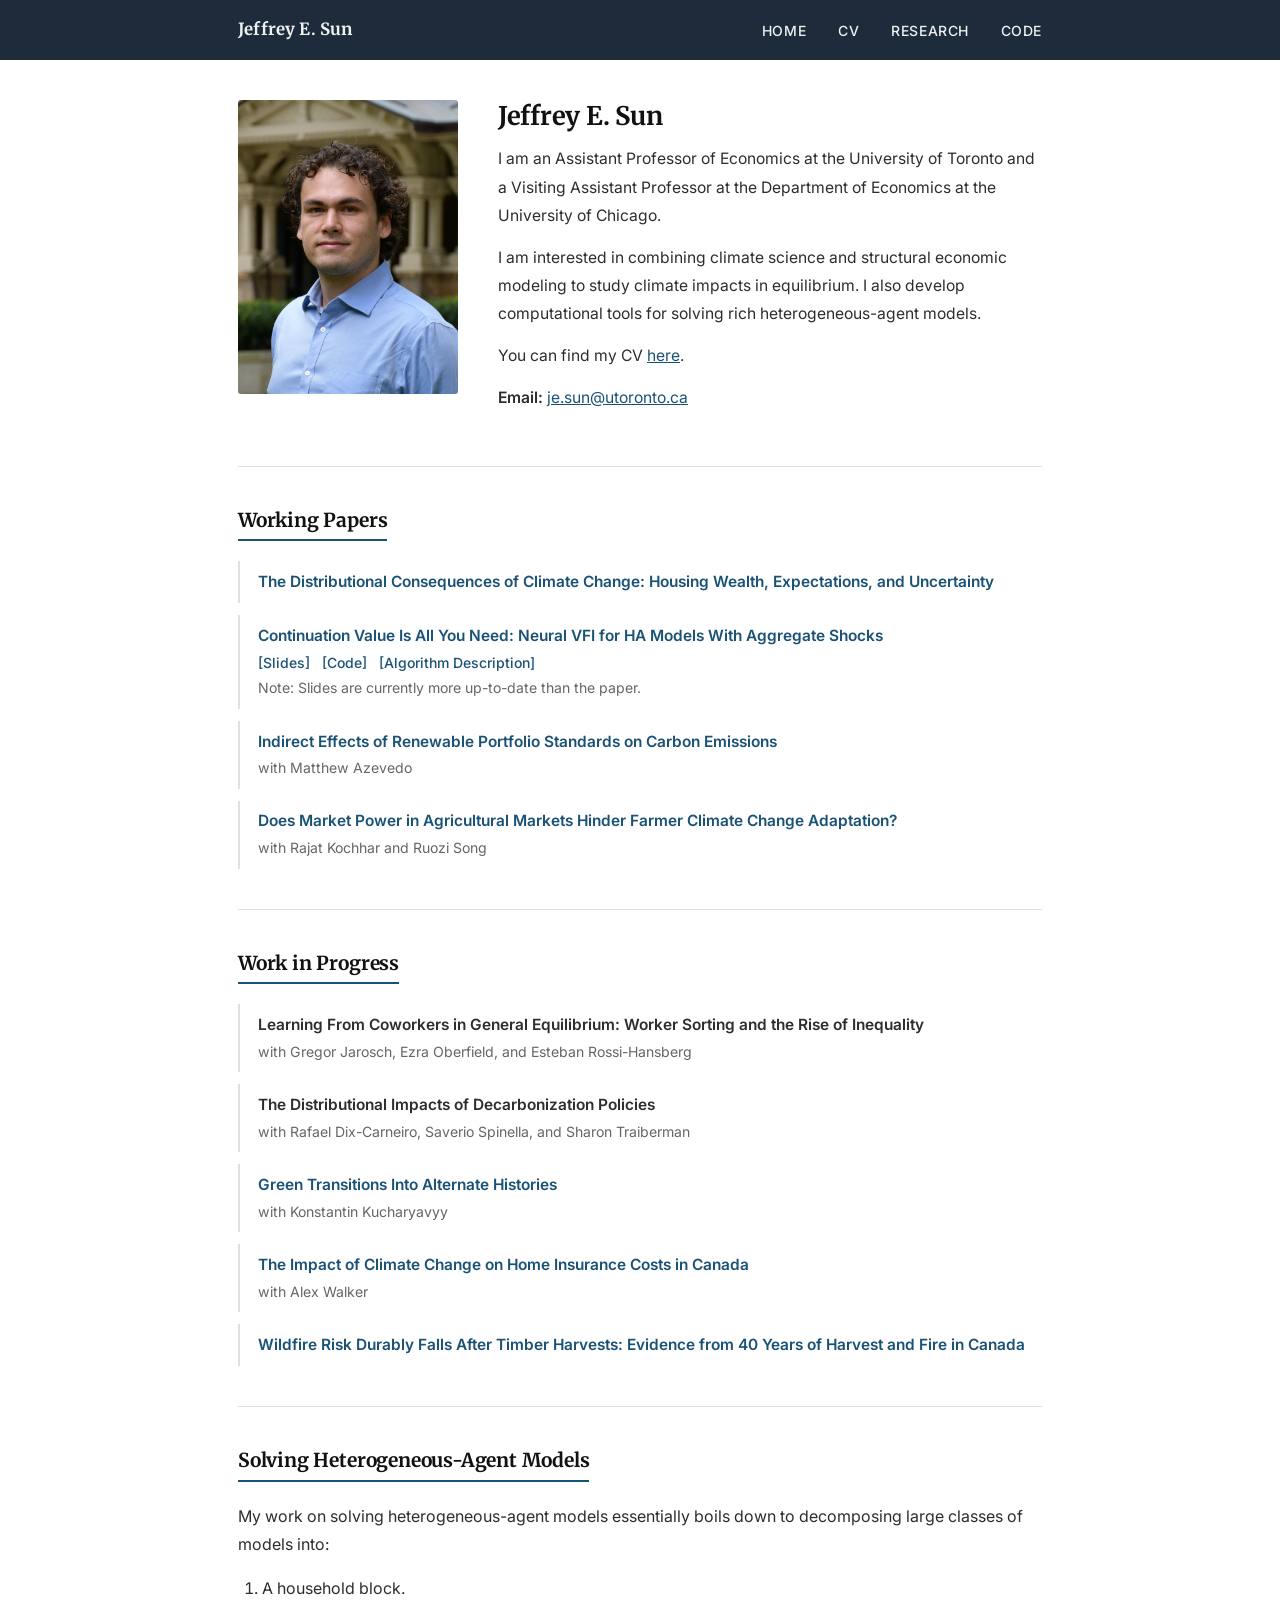
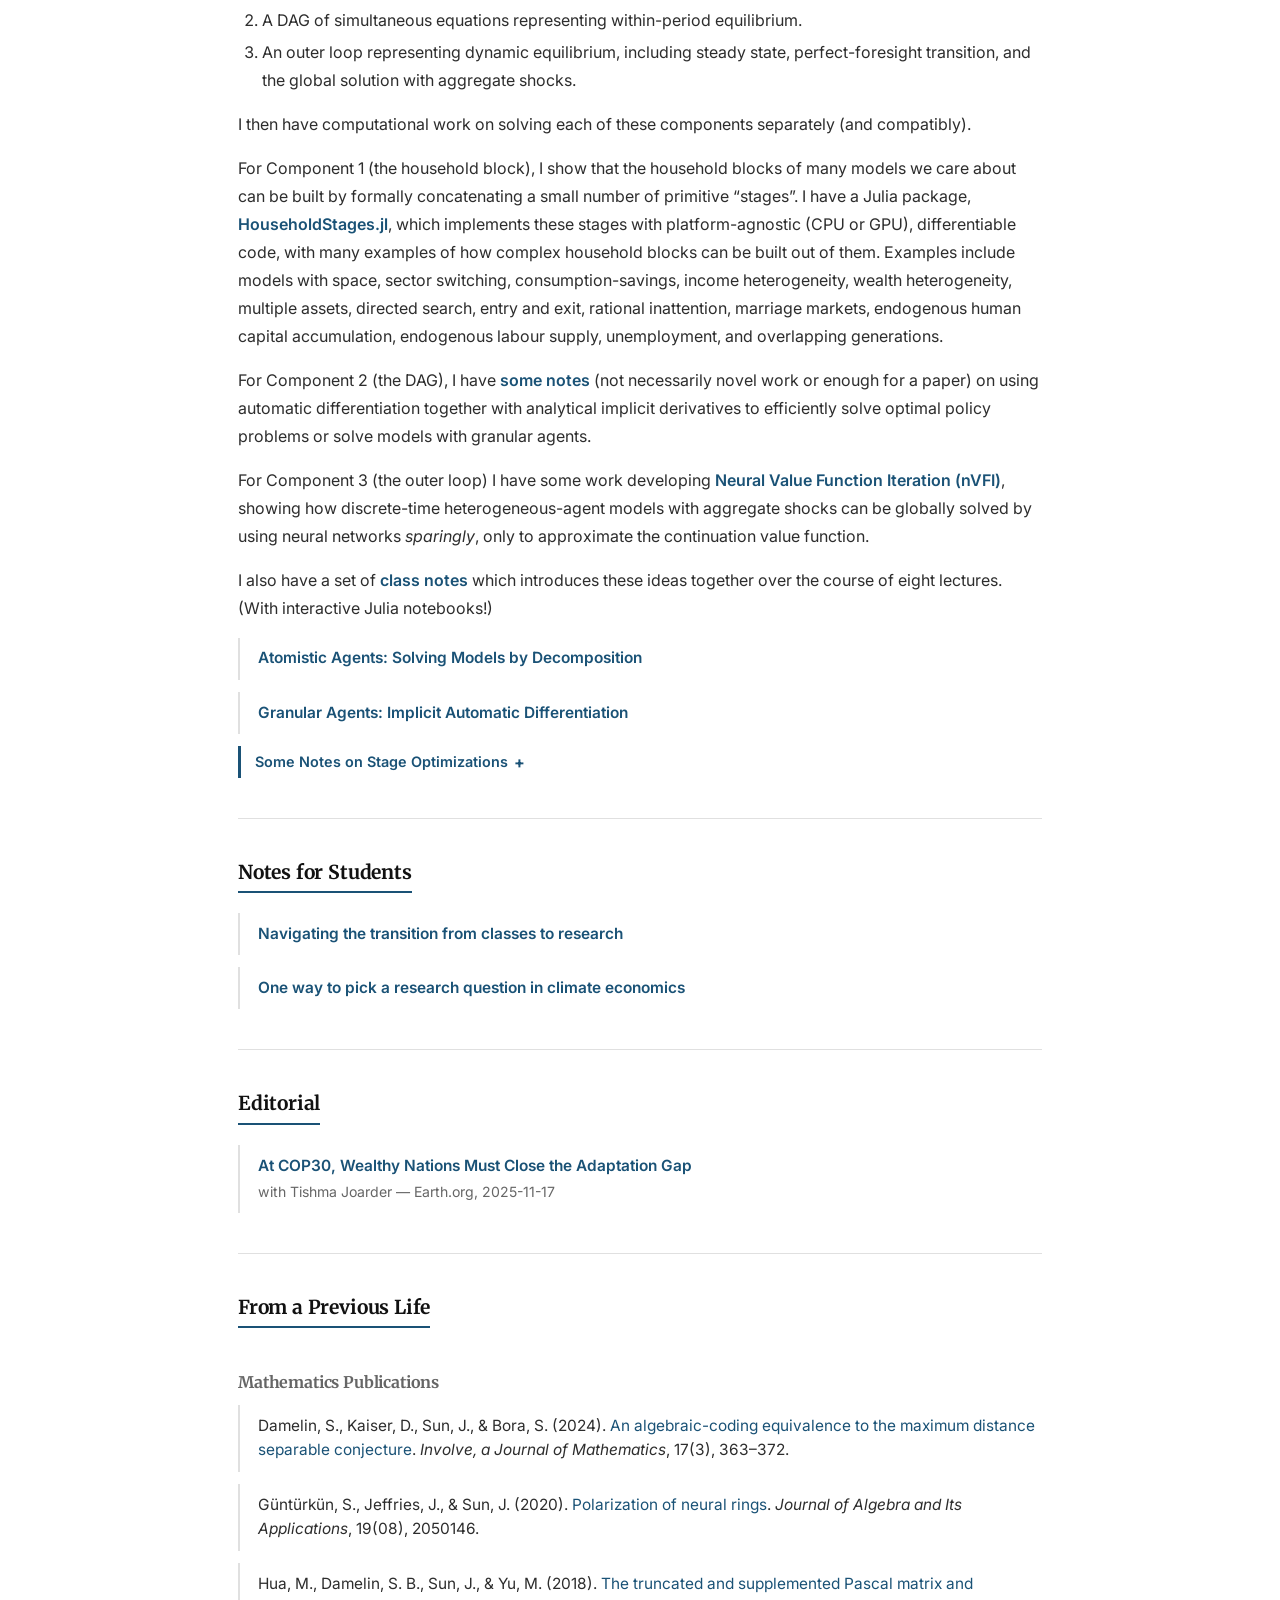
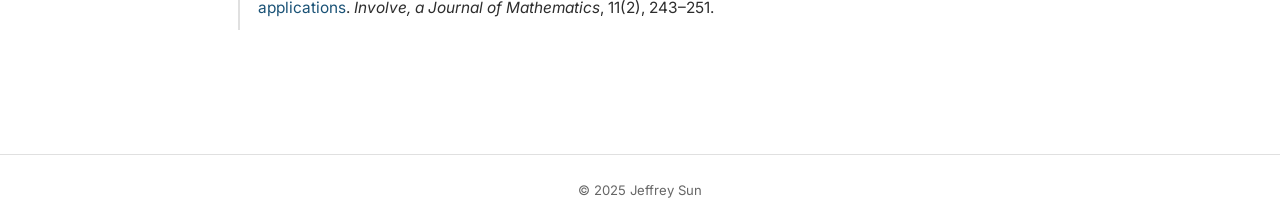
==== commit bfcd3dca: "update website" ====
--- a/index.html
+++ b/index.html
@@ -41,7 +41,7 @@
       <div class="about-bio">
         <h1 class="about-name">Jeffrey E. Sun</h1>
         <div class="about-body">
-          <p>I am an Assistant Professor of Economics at the University of Toronto.</p>
+          <p>I am an Assistant Professor of Economics at the University of Toronto and a Visiting Assistant Professor at the Department of Economics at the University of Chicago.</p>
           <p>I am interested in combining climate science and structural economic modeling to study climate impacts in equilibrium. I also develop computational tools for solving rich heterogeneous-agent models.</p>
           <p>You can find my CV <a href="https://www.jeffreyesun.com/CV.pdf">here</a>.</p>
           <p><strong>Email:</strong> <a href="mailto:je.sun@utoronto.ca">je.sun@utoronto.ca</a></p>
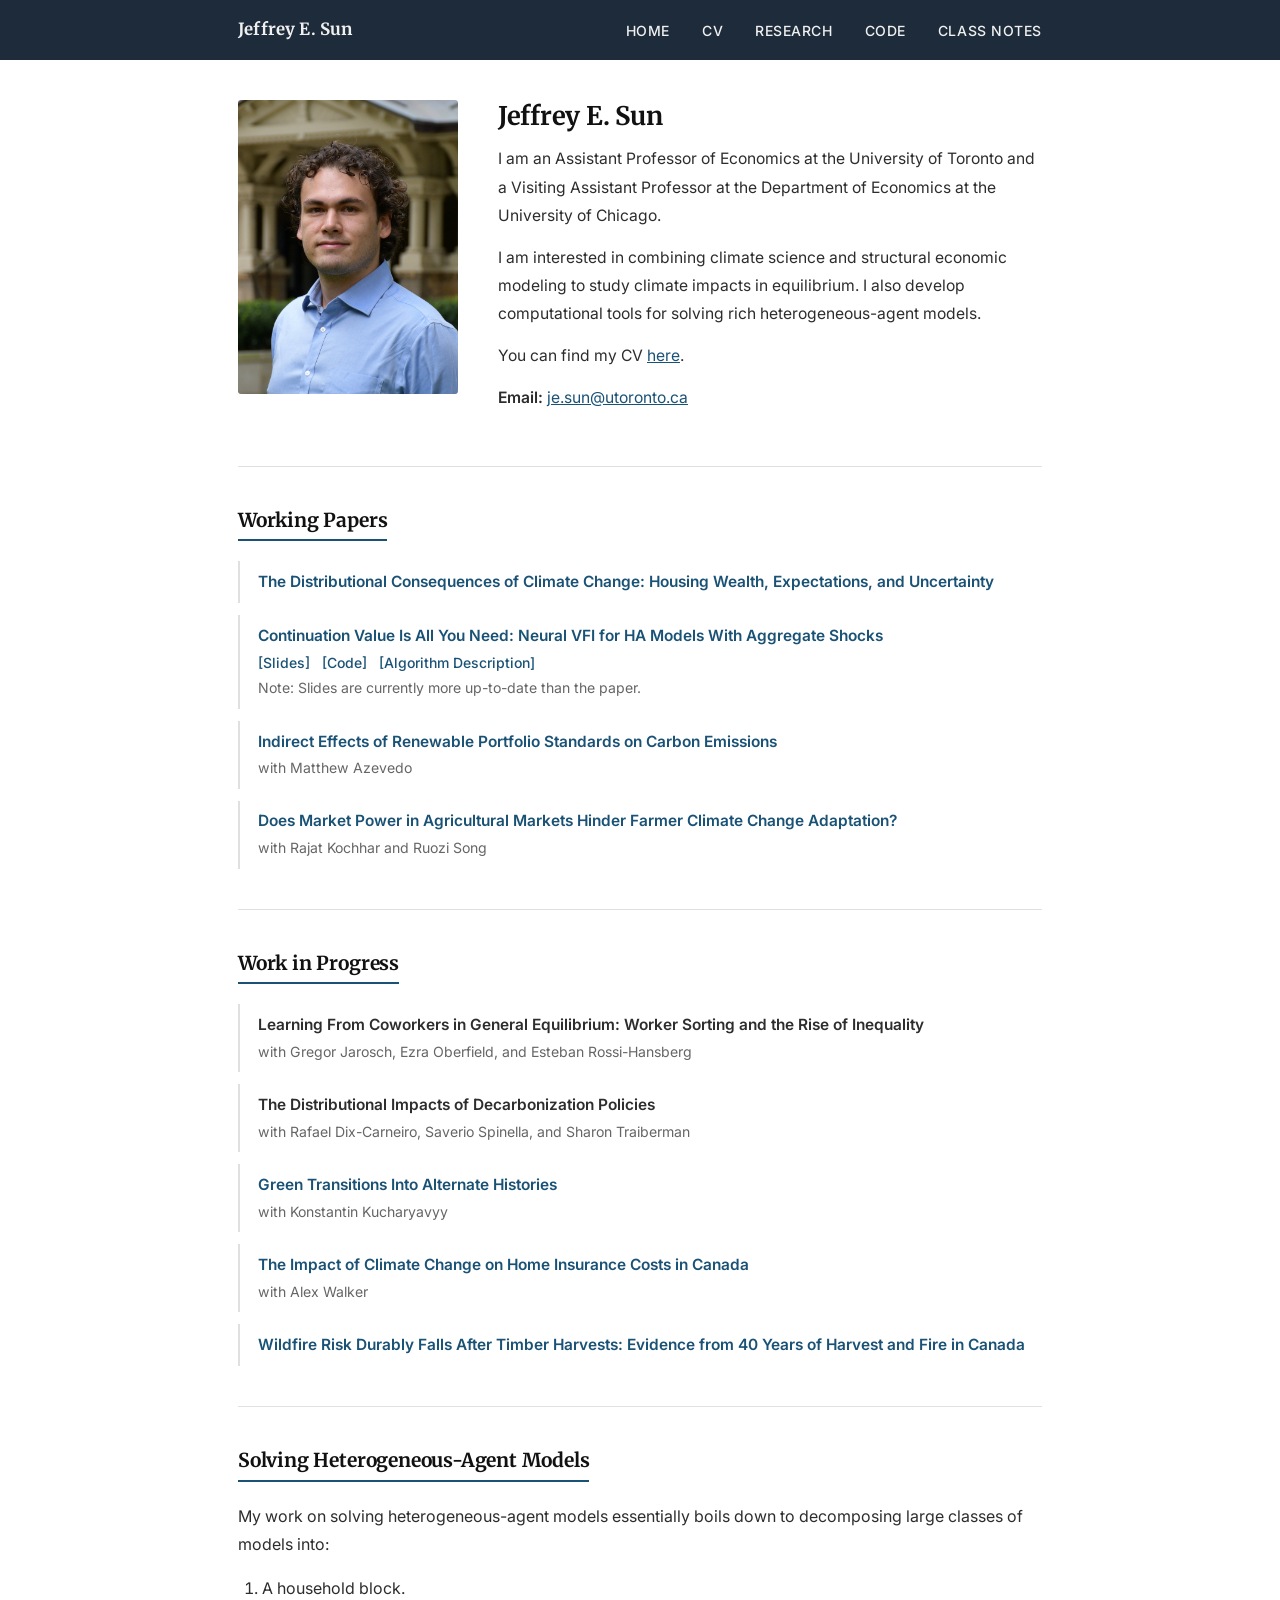
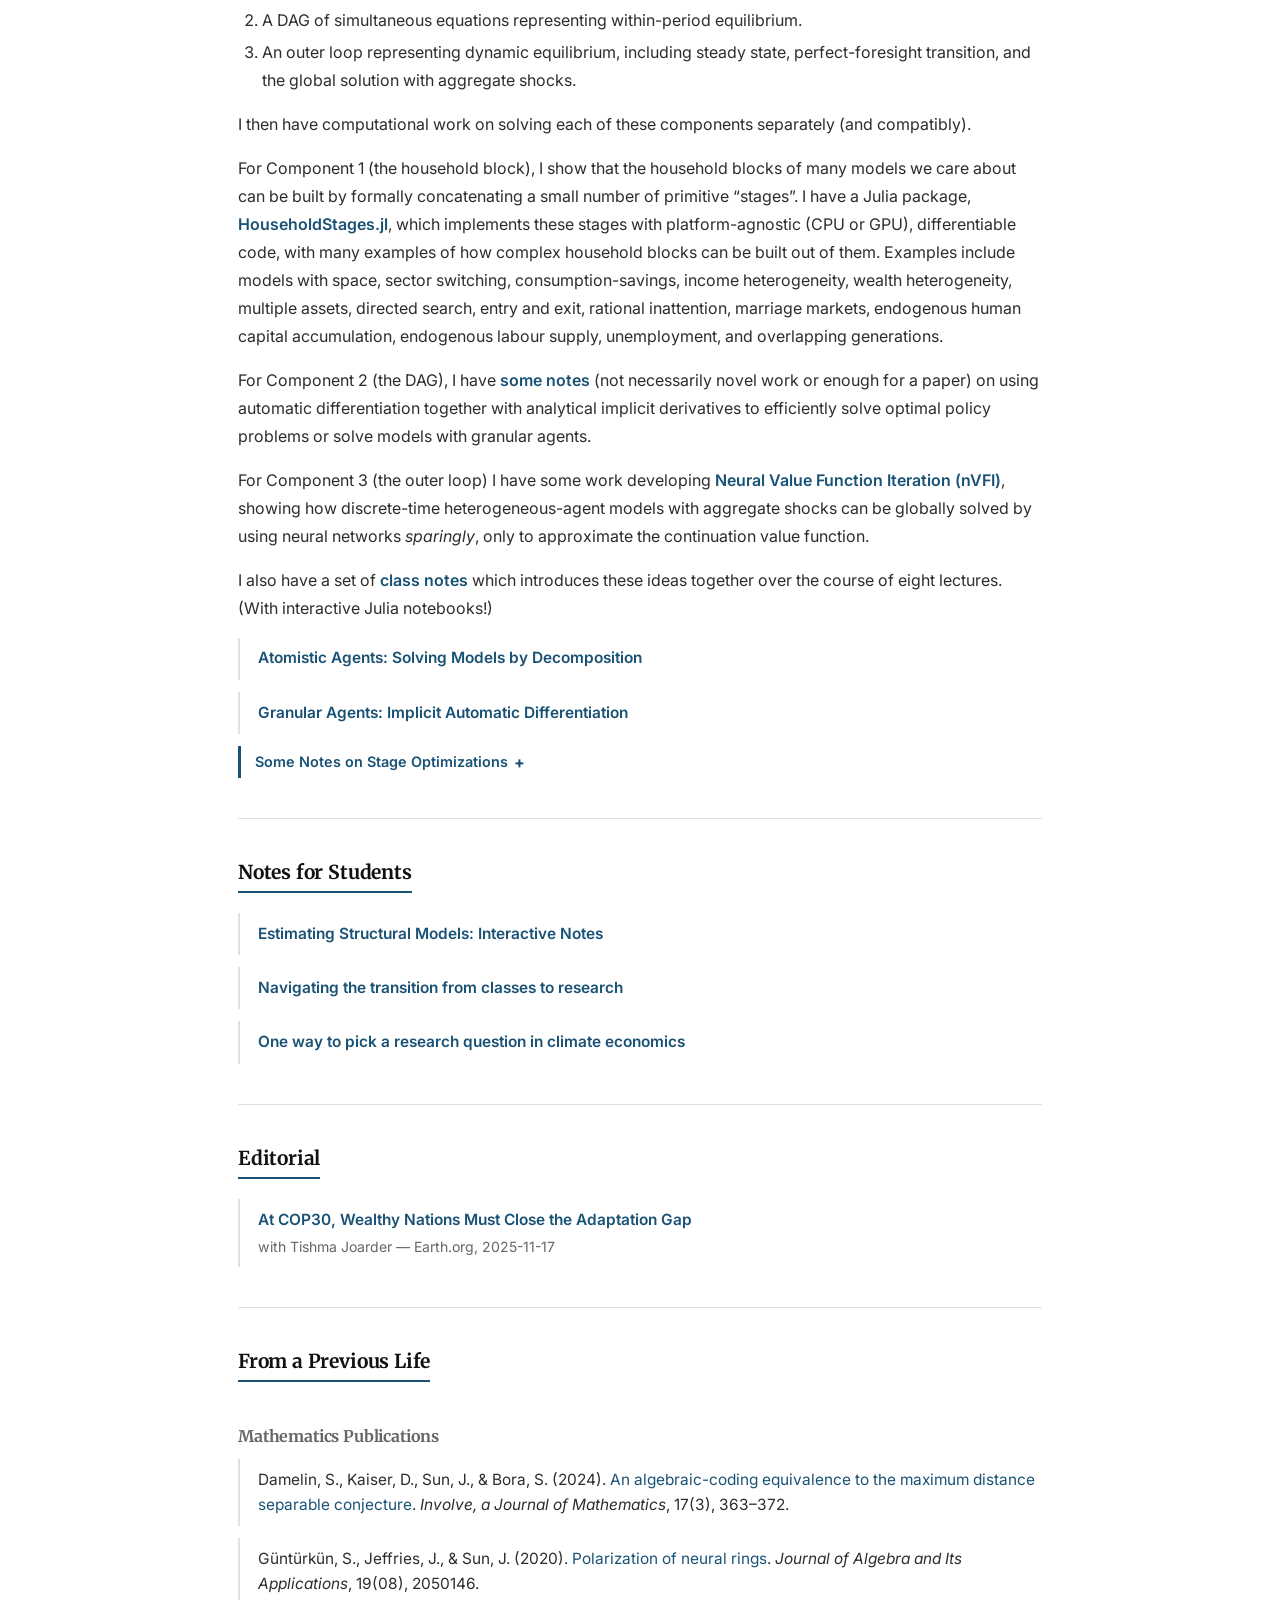
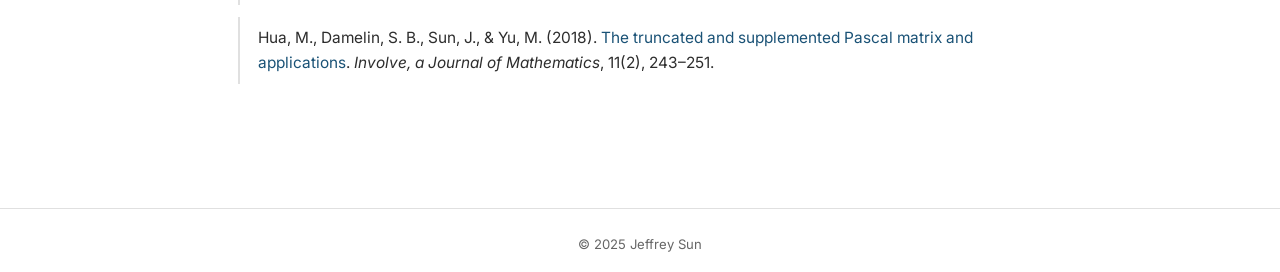
==== commit b623d947: "add class notes to index" ====
--- a/index.html
+++ b/index.html
@@ -24,6 +24,7 @@
         <li><a href="https://www.jeffreyesun.com/CV.pdf" onclick="closeMenu()">CV</a></li>
         <li><a href="#research" onclick="closeMenu()">Research</a></li>
         <li><a href="https://github.com/jeffreyesun" onclick="closeMenu()">Code</a></li>
+        <li><a href="https://www.jeffreyesun.com/interactive slides.html" onclick="closeMenu()">Class Notes</a></li>
       </ul>
     </nav>
     <label for="menu-toggle" class="menu-toggle-label" aria-label="Toggle navigation">
@@ -162,6 +163,9 @@
       <h2 class="section-heading">Notes for Students</h2>
       <ul class="paper-list">
         <li>
+          <a href="https://www.jeffreyesun.com/interactive slides.html"><strong>Estimating Structural Models: Interactive Notes</strong></a>
+        </li>
+        <li>
           <a href="https://www.jeffreyesun.com/research_transition_advice.pdf"><strong>Navigating the transition from classes to research</strong></a>
         </li>
         <li>
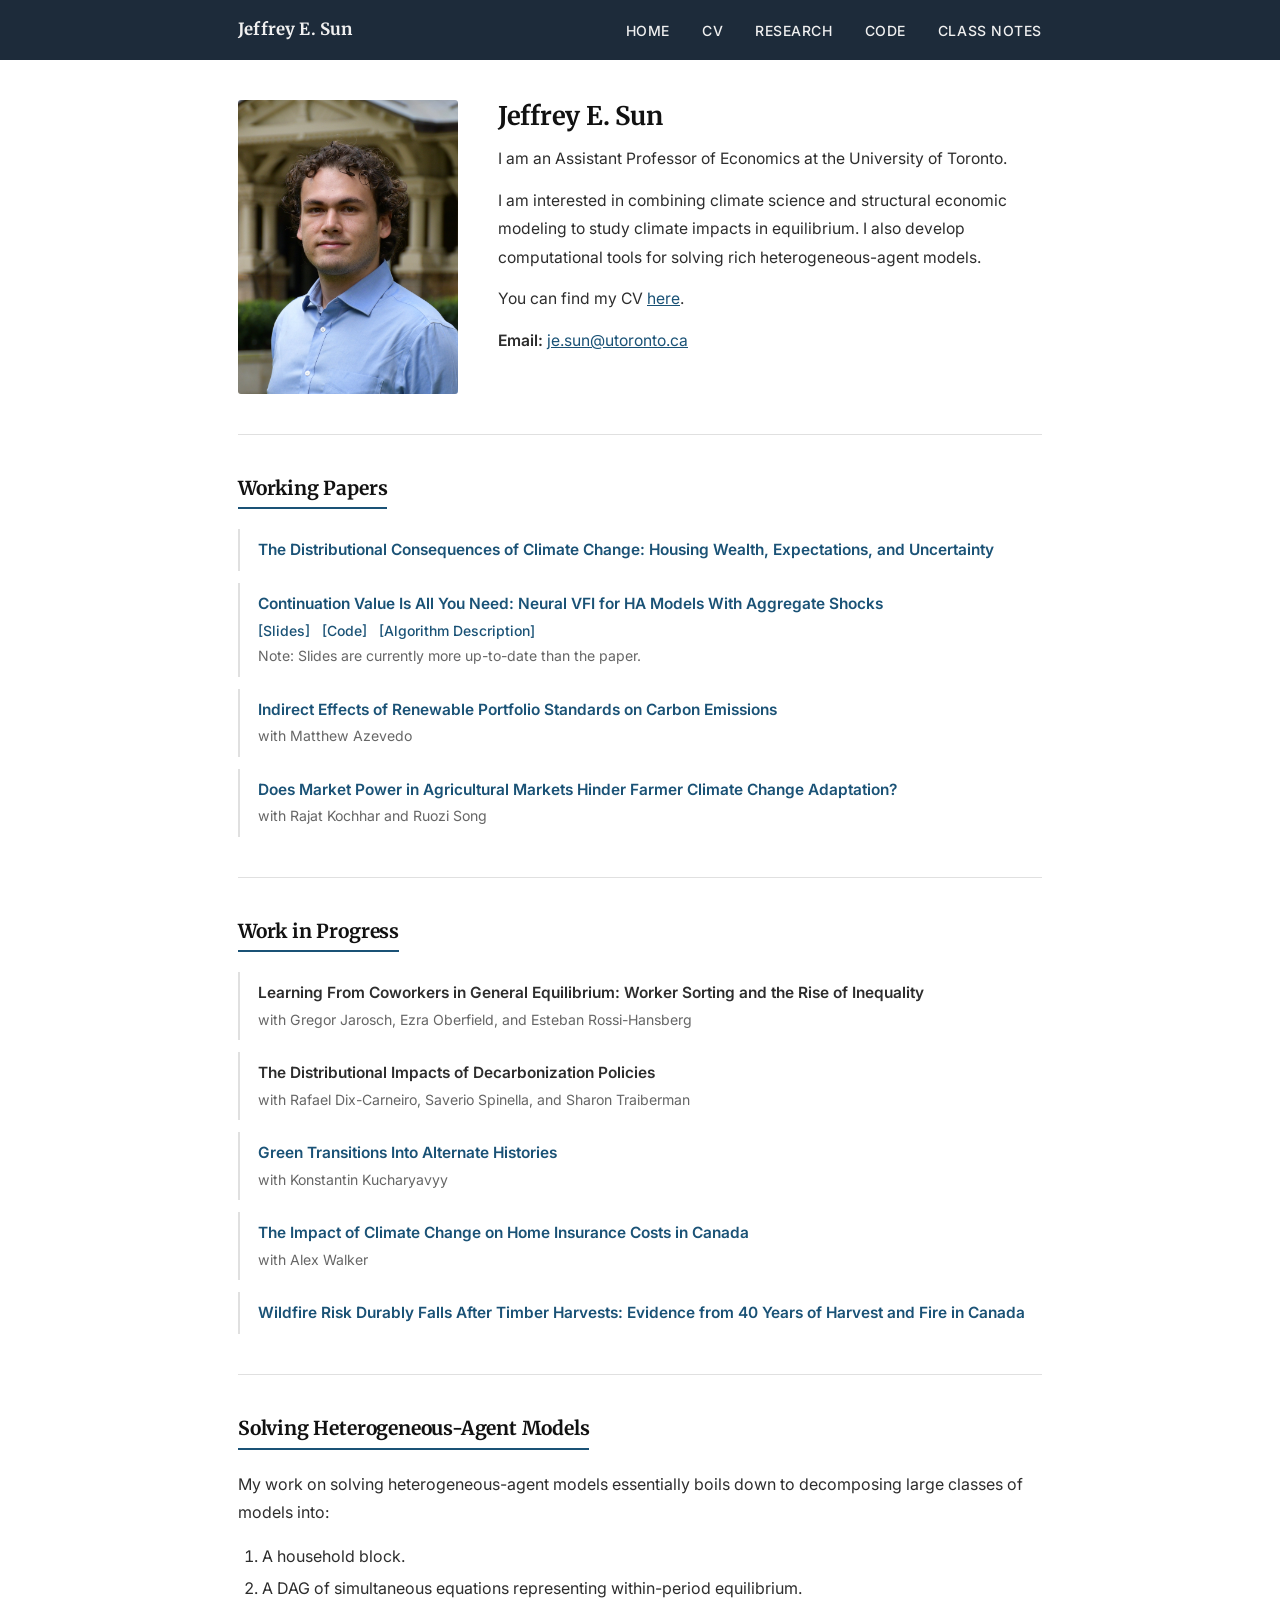
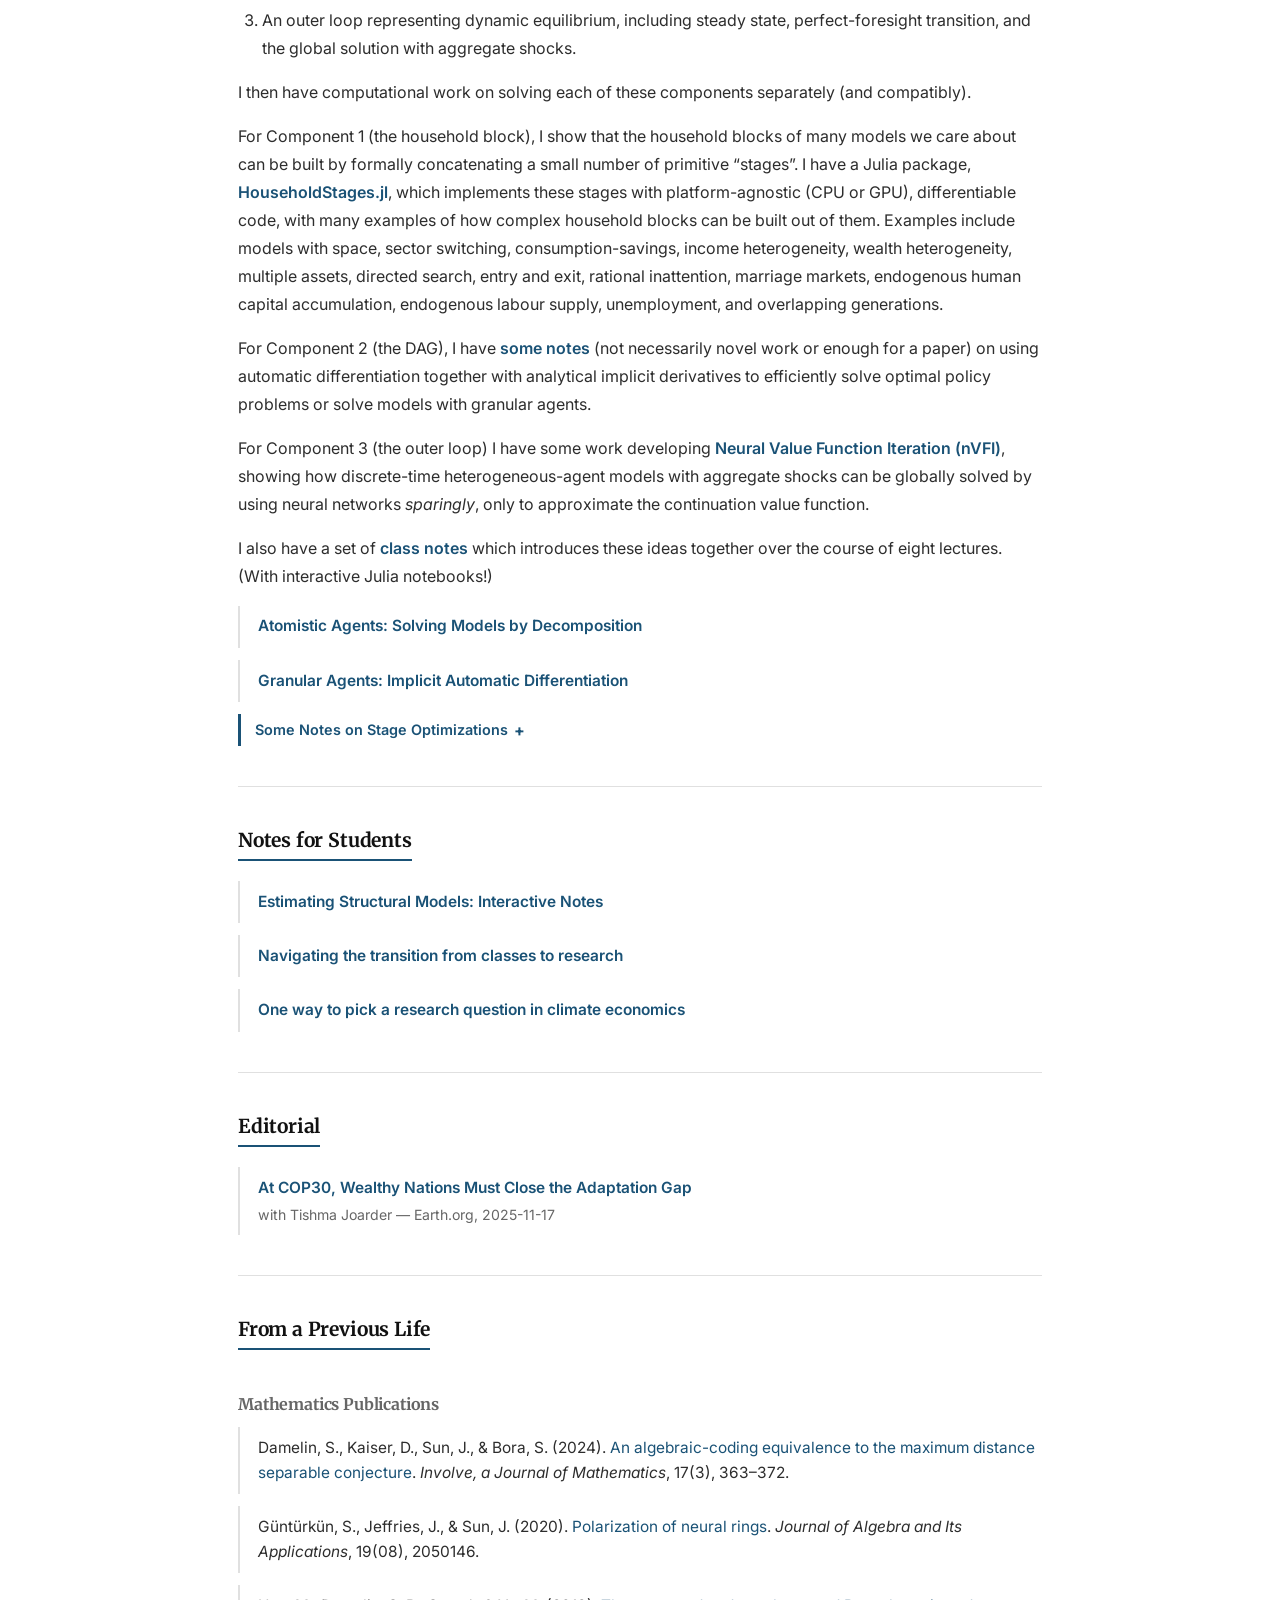
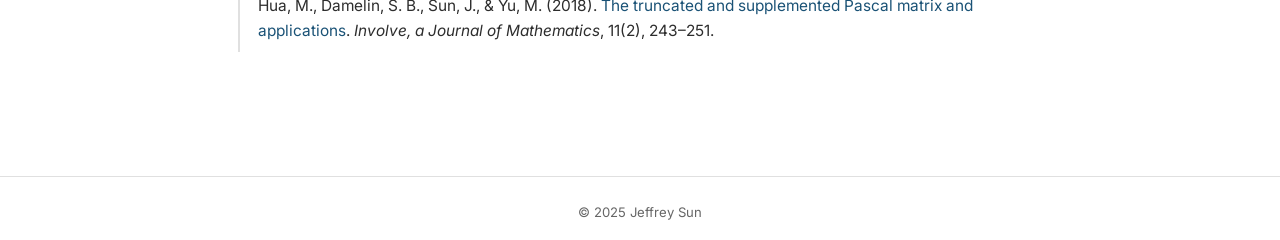
==== commit c033bddc: "chicago visit over" ====
--- a/index.html
+++ b/index.html
@@ -42,7 +42,7 @@
       <div class="about-bio">
         <h1 class="about-name">Jeffrey E. Sun</h1>
         <div class="about-body">
-          <p>I am an Assistant Professor of Economics at the University of Toronto and a Visiting Assistant Professor at the Department of Economics at the University of Chicago.</p>
+          <p>I am an Assistant Professor of Economics at the University of Toronto.</p>
           <p>I am interested in combining climate science and structural economic modeling to study climate impacts in equilibrium. I also develop computational tools for solving rich heterogeneous-agent models.</p>
           <p>You can find my CV <a href="https://www.jeffreyesun.com/CV.pdf">here</a>.</p>
           <p><strong>Email:</strong> <a href="mailto:je.sun@utoronto.ca">je.sun@utoronto.ca</a></p>
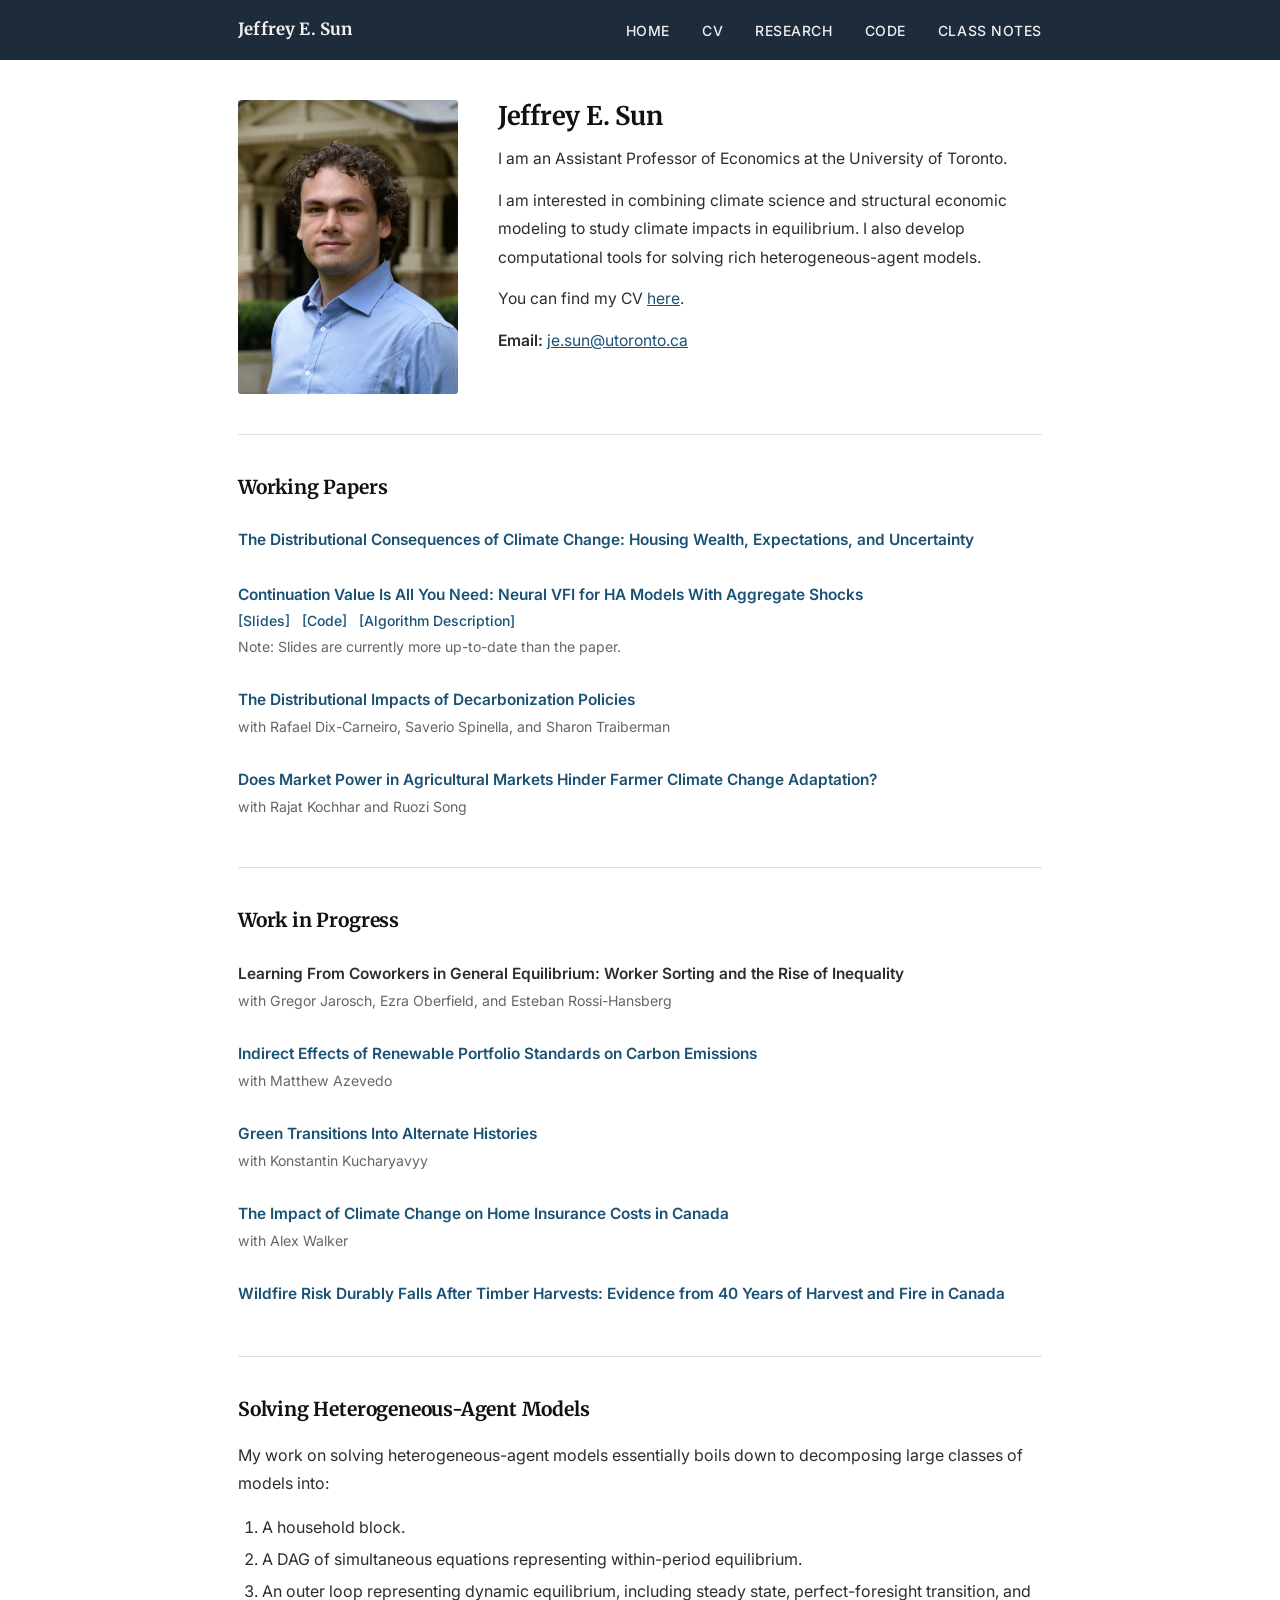
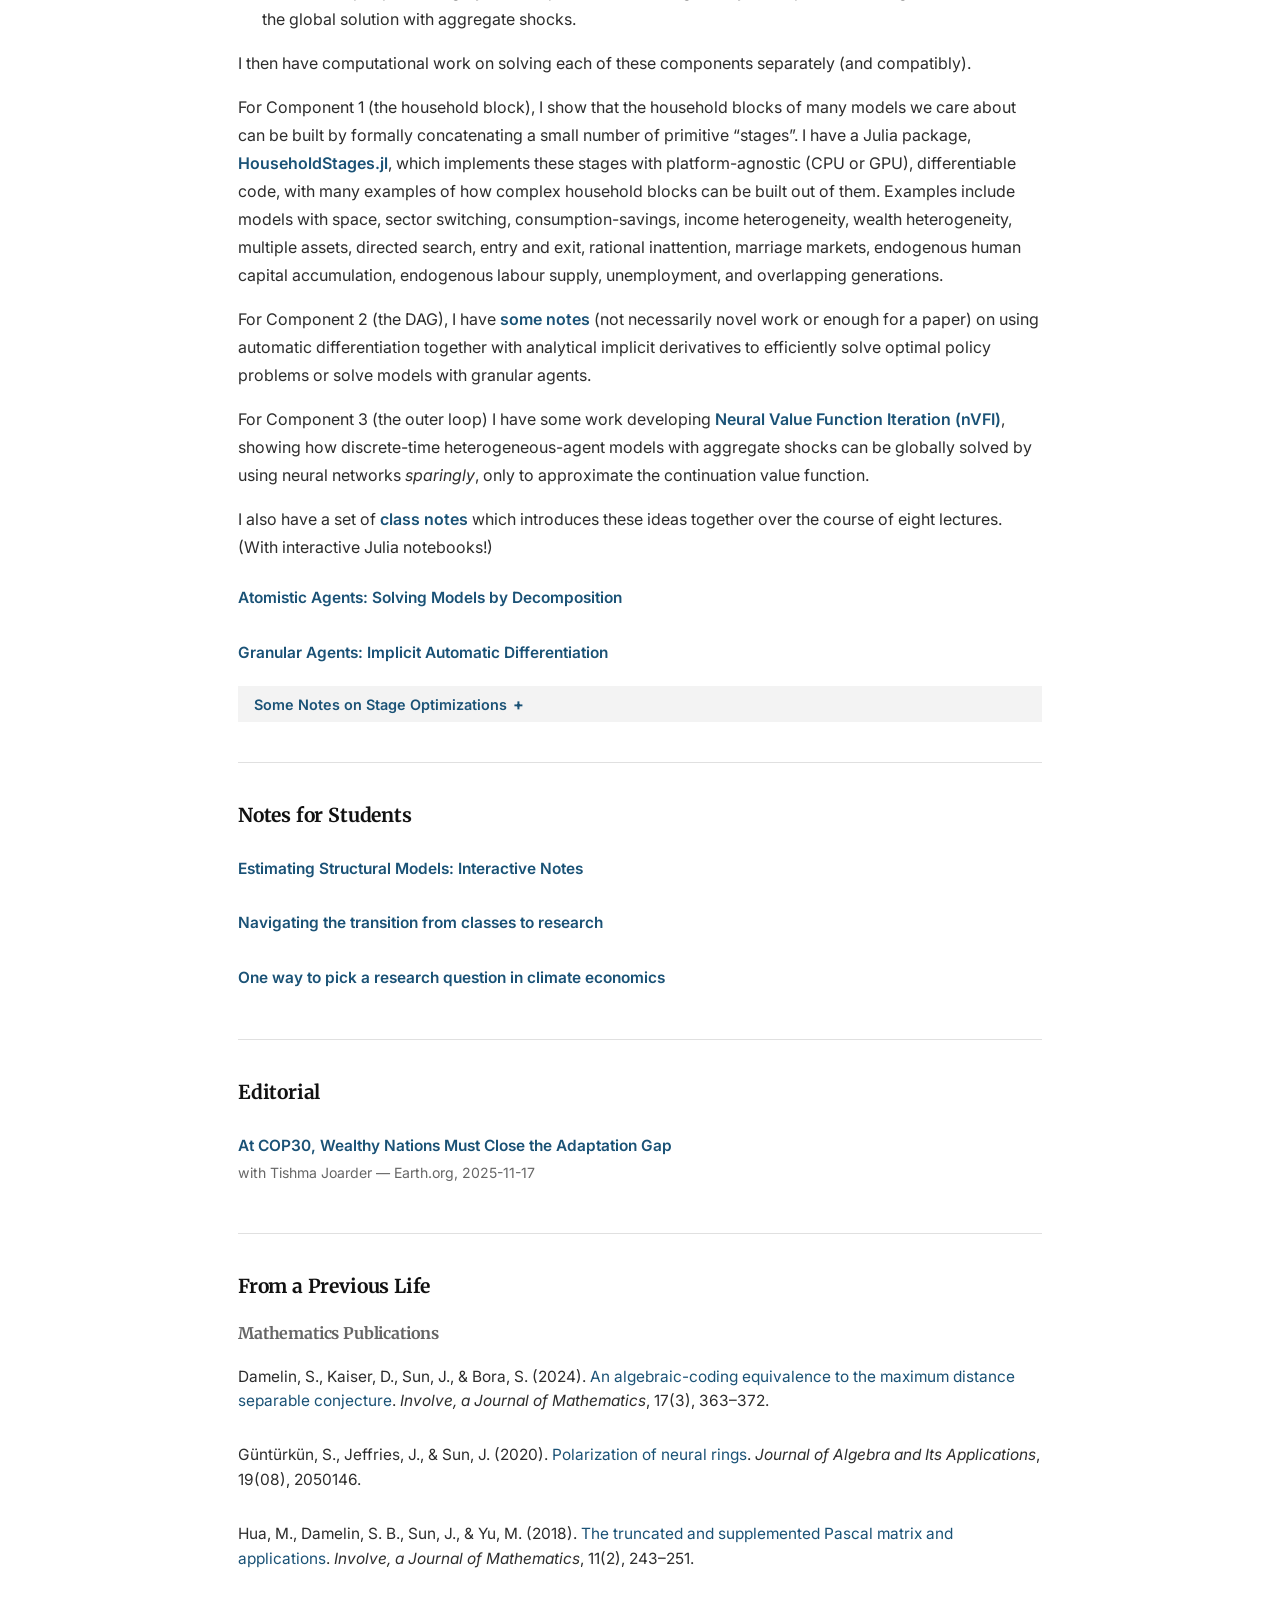
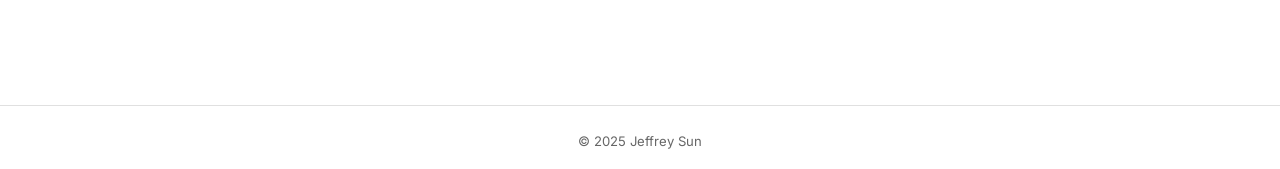
==== commit 6df54c12: "add Decarbonization paper and fix some css" ====
--- a/index.html
+++ b/index.html
@@ -68,29 +68,29 @@
           <div class="paper-meta">Note: Slides are currently more up-to-date than the paper.</div>
         </li>
         <li>
+          <a href="https://www.jeffreyesun.com/Decarbonization.pdf"><strong>The Distributional Impacts of Decarbonization Policies</strong></a>
+          <div class="paper-meta">with Rafael Dix-Carneiro, Saverio Spinella, and Sharon Traiberman</div>
+        </li>
+        <li>
+          <a href="https://static1.squarespace.com/static/6334ef03eb02b95245b3c328/t/67fe981f449738202f8f4965/1744738350049/Climate_Shock_Mitigation_and_Market_Competition.pdf"><strong>Does Market Power in Agricultural Markets Hinder Farmer Climate Change Adaptation?</strong></a>
+          <div class="paper-meta">with Rajat Kochhar and Ruozi Song</div>
+        </li>
+      </ul>
+    </section>
+
+    <hr>
+
+    <!-- Work in Progress -->
+    <section>
+      <h2 class="section-heading">Work in Progress</h2>
+      <ul class="paper-list">
+        <li>
+          <strong>Learning From Coworkers in General Equilibrium: Worker Sorting and the Rise of Inequality</strong>
+          <div class="paper-meta">with Gregor Jarosch, Ezra Oberfield, and Esteban Rossi-Hansberg</div>
+        </li>
+        <li>
           <a href="https://www.jeffreyesun.com/RPS.pdf"><strong>Indirect Effects of Renewable Portfolio Standards on Carbon Emissions</strong></a>
           <div class="paper-meta">with Matthew Azevedo</div>
-        </li>
-        <li>
-          <a href="https://static1.squarespace.com/static/6334ef03eb02b95245b3c328/t/67fe981f449738202f8f4965/1744738350049/Climate_Shock_Mitigation_and_Market_Competition.pdf"><strong>Does Market Power in Agricultural Markets Hinder Farmer Climate Change Adaptation?</strong></a>
-          <div class="paper-meta">with Rajat Kochhar and Ruozi Song</div>
-        </li>
-      </ul>
-    </section>
-
-    <hr>
-
-    <!-- Work in Progress -->
-    <section>
-      <h2 class="section-heading">Work in Progress</h2>
-      <ul class="paper-list">
-        <li>
-          <strong>Learning From Coworkers in General Equilibrium: Worker Sorting and the Rise of Inequality</strong>
-          <div class="paper-meta">with Gregor Jarosch, Ezra Oberfield, and Esteban Rossi-Hansberg</div>
-        </li>
-        <li>
-          <strong>The Distributional Impacts of Decarbonization Policies</strong>
-          <div class="paper-meta">with Rafael Dix-Carneiro, Saverio Spinella, and Sharon Traiberman</div>
         </li>
         <li>
           <a href="https://www.jeffreyesun.com/green_transitions.pdf"><strong>Green Transitions Into Alternate Histories</strong></a>
@@ -132,10 +132,11 @@
         </li>
       </ul>
 
-      <button class="collapsible-toggle" id="jmp-toggle">Some Notes on Stage Optimizations</button>
+      <div class="collapsible">
+        <button class="collapsible-toggle" id="jmp-toggle">Some Notes on Stage Optimizations</button>
       <div class="collapsible-body" id="jmp-notes">
         <div class="collapsible-body-inner">
-          <p>One of the reasons it can be useful to aggressively decompose household blocks into stages, as I advocate, is that individual stages can be optimized by computational researchers, then used off the shelf by practitioners. This dropdown contains some examples of such optimizations, which are part of what makes <a href="https://github.com/jeffreyesun/HouseholdStages.jl"><strong>HouseholdStages.jl</strong></a> so fast.</p>
+          <p>One of the reasons it can be useful to decompose household blocks into stages, as I advocate, is that individual stages can be optimized by computational researchers, then used off the shelf by practitioners. This dropdown contains some examples of such optimizations, which are part of what makes <a href="https://github.com/jeffreyesun/HouseholdStages.jl"><strong>HouseholdStages.jl</strong></a> so fast.</p>
           <ul>
             <li><a href="https://github.com/jeffreyesun/HouseholdStages.jl/blob/main/src/helper/interpolations.jl">All-at-once interpolating functions and distributions on endogenous gridpoints</a></li>
           </ul>
@@ -154,6 +155,7 @@
           <p>In many models, agents must make consumption savings decisions. Assuming a discretized wealth grid, the most flexible solution is to maximize over all possible continuation values for each agent, but this requires O(n<sup>2</sup>) total computations. If both continuation value and optimal saving are increasing in wealth, each agent needs only consider possible choices that lie between the choices of adjacent agents. By using binary search for individual lookups and a form of modified binary search to constrain the search space for individual agents, we can compute the optimal decisions of n agents who differ only by wealth using only 2n computations.</p>
         </div>
       </div>
+      </div>
     </section>
 
     <hr>
--- a/styles.css
+++ b/styles.css
@@ -303,9 +303,6 @@
   color: var(--heading);
   margin-top: 0;
   margin-bottom: 1.25rem;
-  padding-bottom: 0.4rem;
-  border-bottom: 2px solid var(--accent);
-  display: inline-block;
 }
 
 .subsection-heading {
@@ -327,8 +324,7 @@
 }
 
 .paper-list li {
-  padding: 0.55rem 0 0.55rem 1.1rem;
-  border-left: 2px solid var(--divider);
+  padding: 0.55rem 0;
   margin-bottom: 0.75rem;
   font-size: 0.965rem;
   line-height: 1.6;
@@ -363,14 +359,19 @@
 /* ----------------------------------------------------------------
    Collapsible
    ---------------------------------------------------------------- */
+.collapsible {
+  background: #f3f3f3;
+}
+
 .collapsible-toggle {
-  display: inline-flex;
+  display: flex;
+  width: 100%;
   align-items: center;
   gap: 0.4rem;
   background: none;
   border: none;
-  border-left: 3px solid var(--accent);
-  padding: 0.45rem 0.85rem;
+  padding: 0.6rem 1rem;
+  text-align: left;
   color: var(--accent);
   font-family: inherit;
   font-size: 0.9rem;
@@ -399,12 +400,10 @@
   max-height: 0;
   overflow: hidden;
   transition: max-height 0.25s ease-out;
-  background: #f4f7fa;
-  border-left: 3px solid var(--accent);
 }
 
 .collapsible-body-inner {
-  padding: 1.25rem 1.5rem;
+  padding: 0.25rem 1.5rem 1.25rem;
   font-size: 0.92rem;
   line-height: 1.75;
 }
